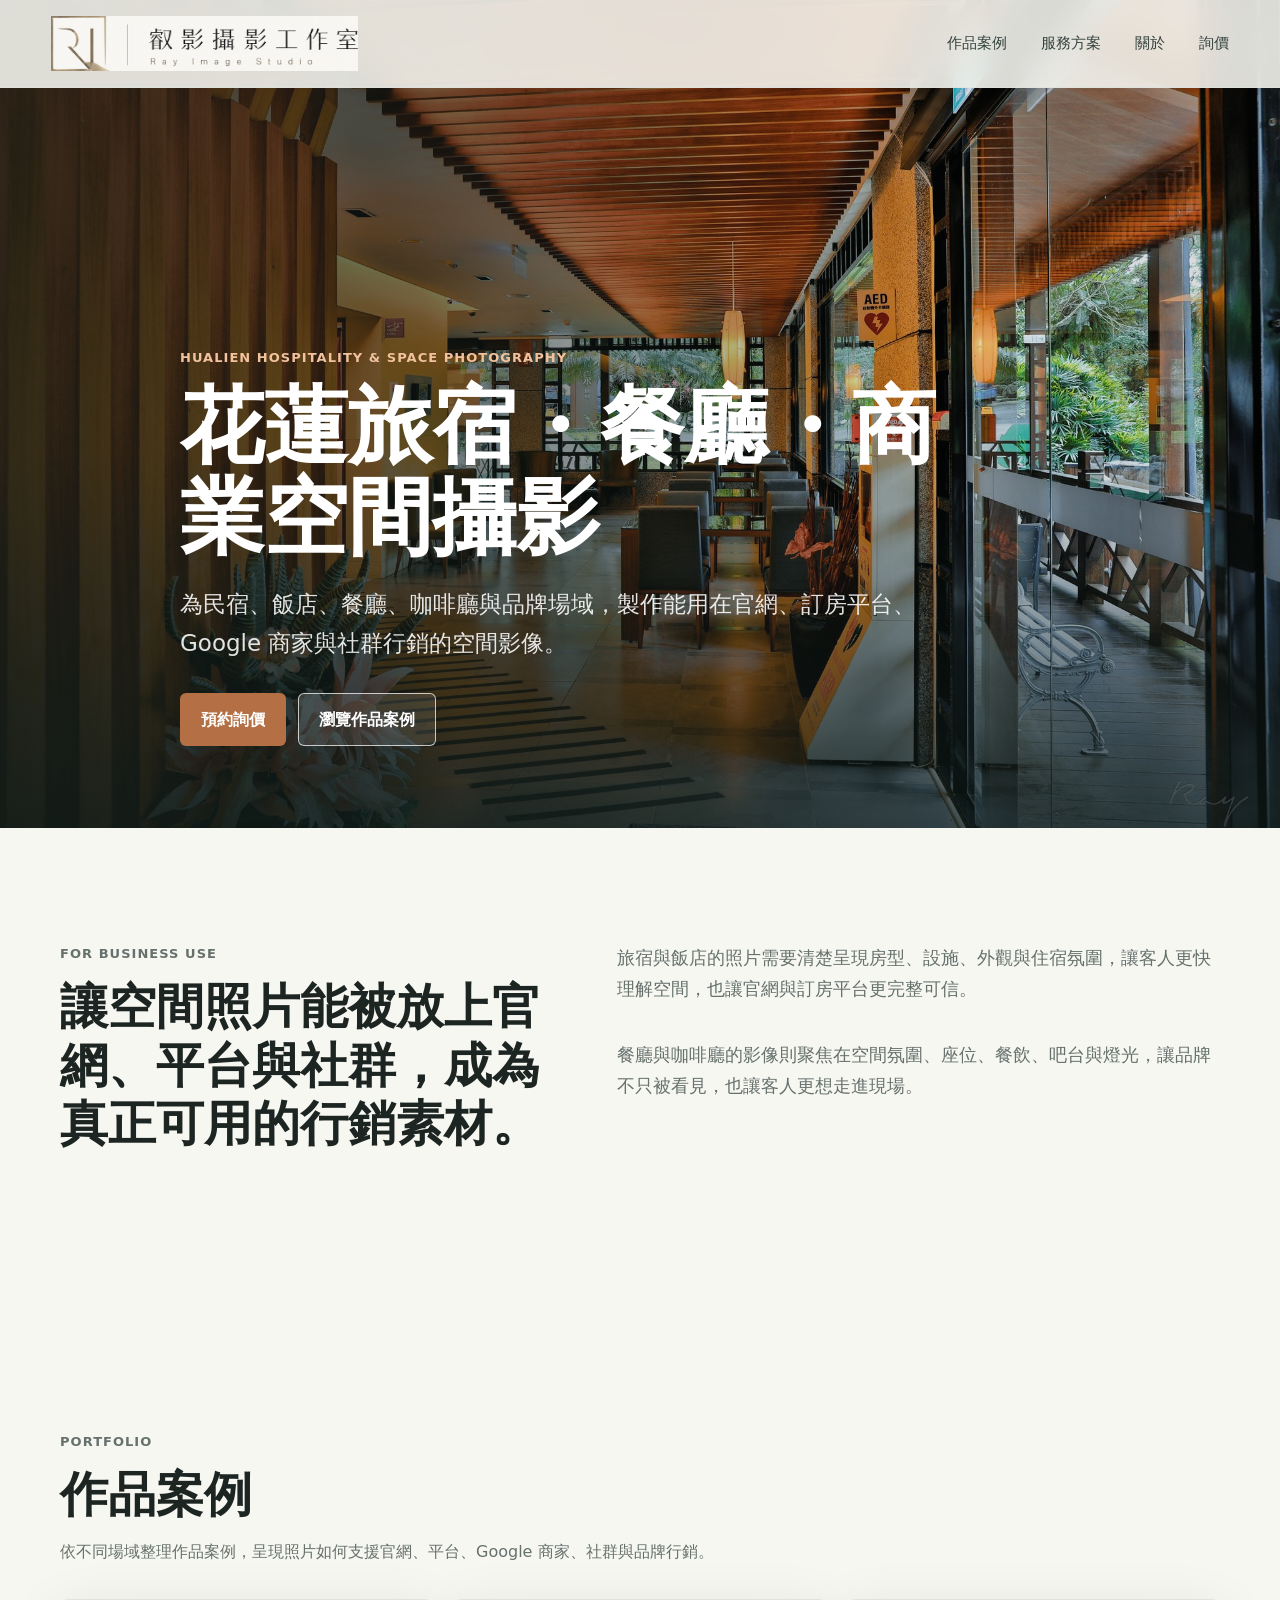
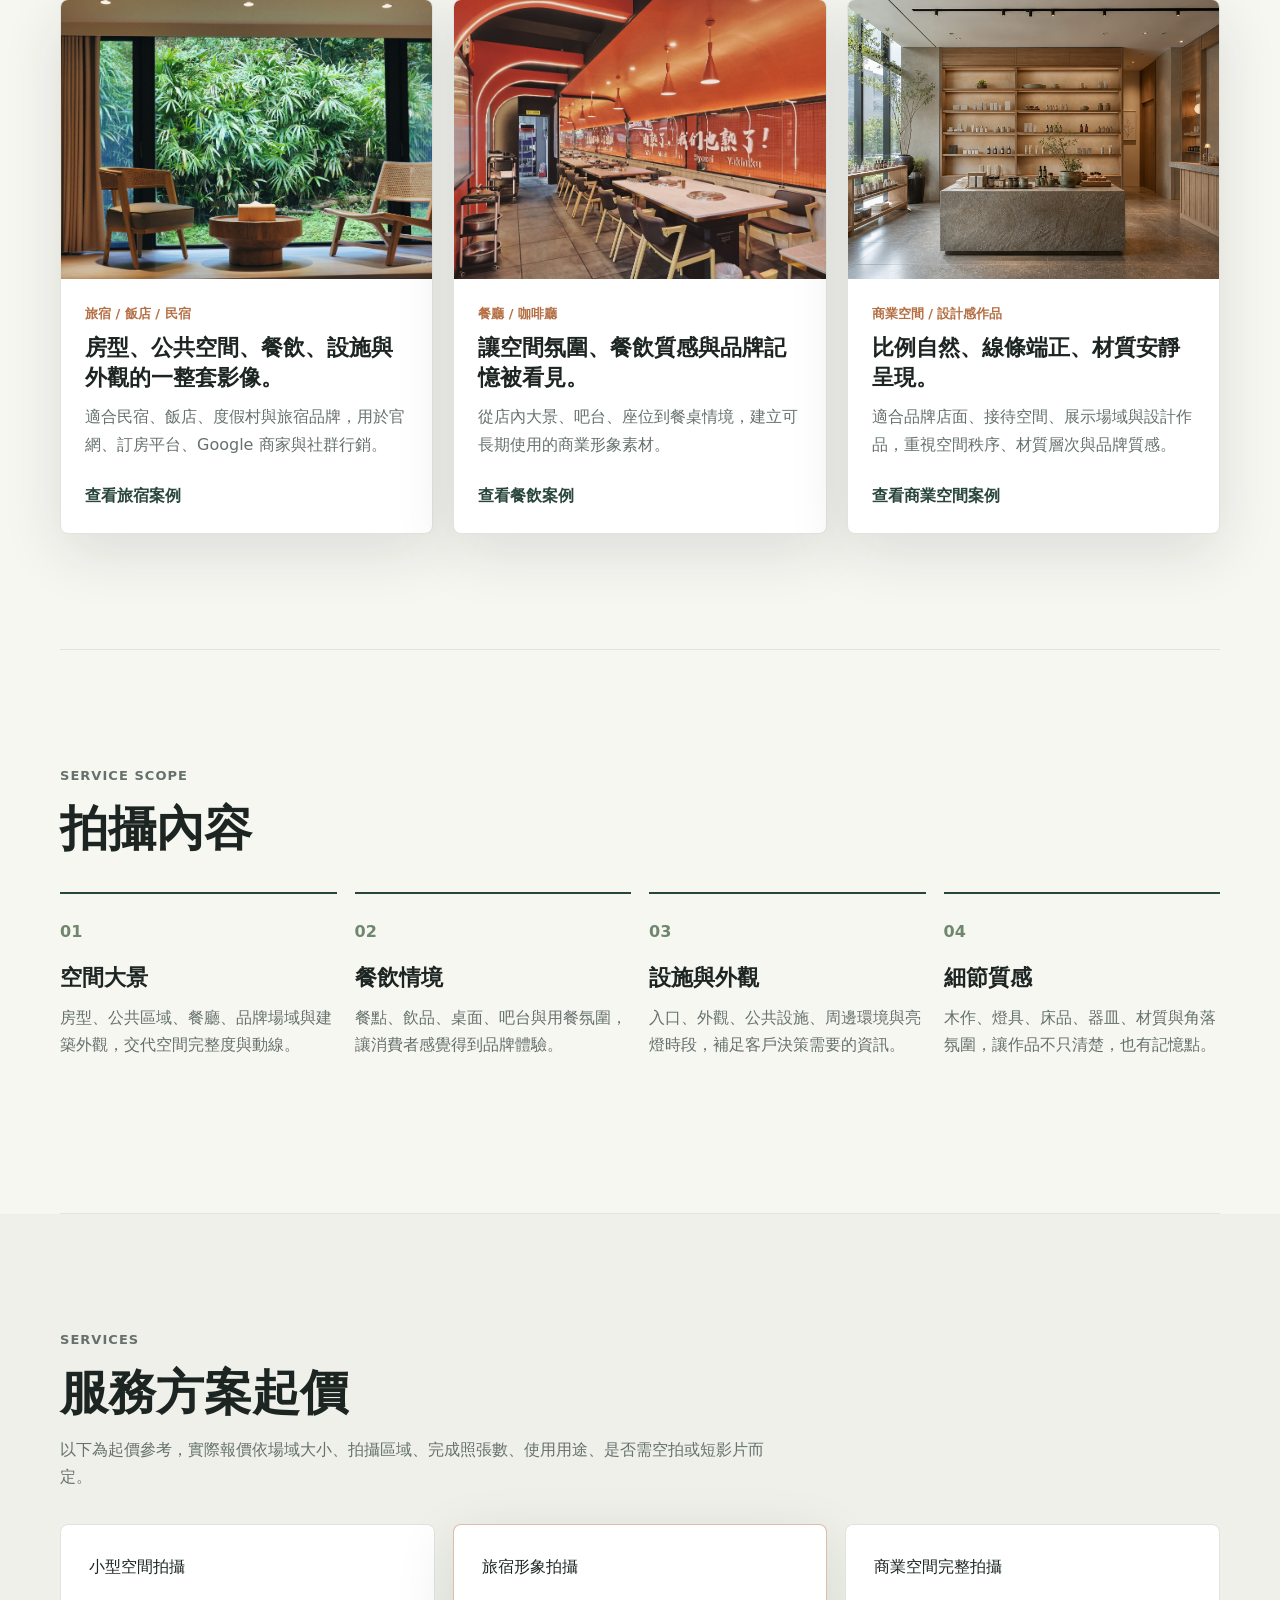
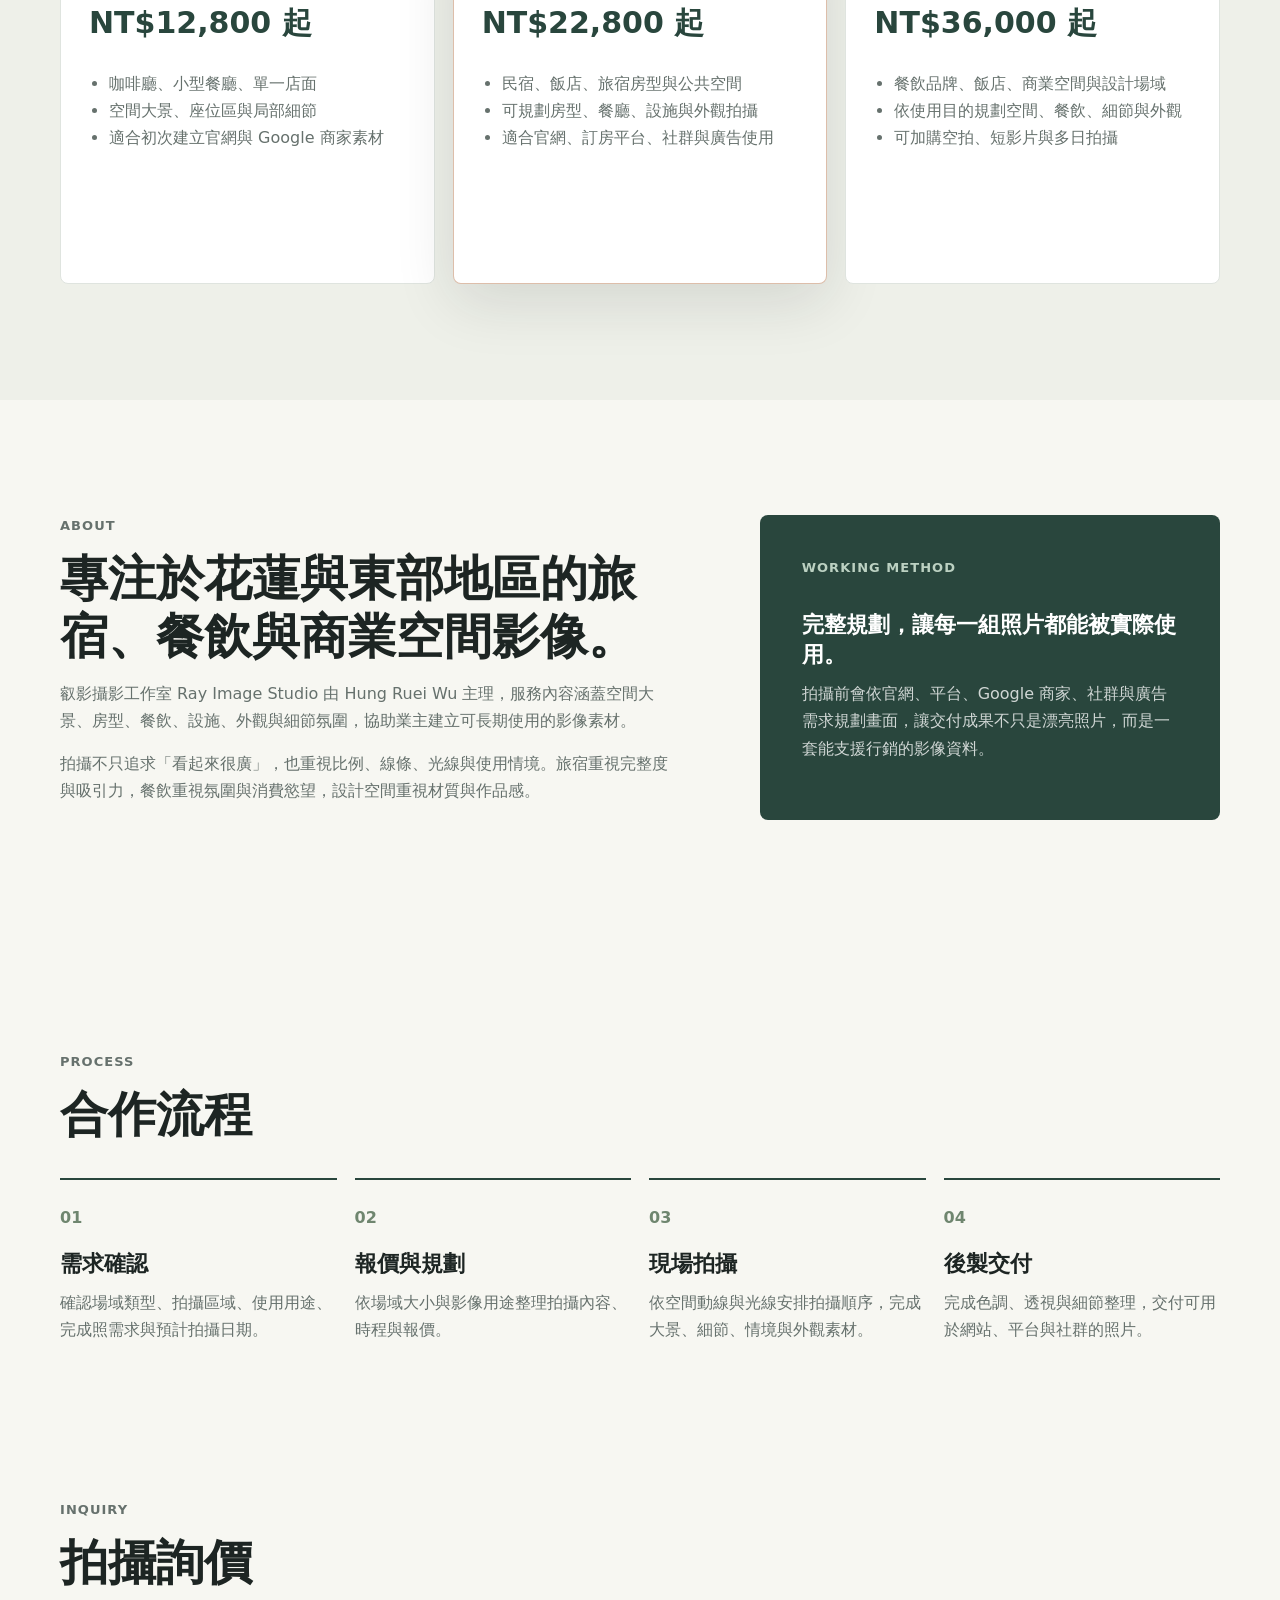
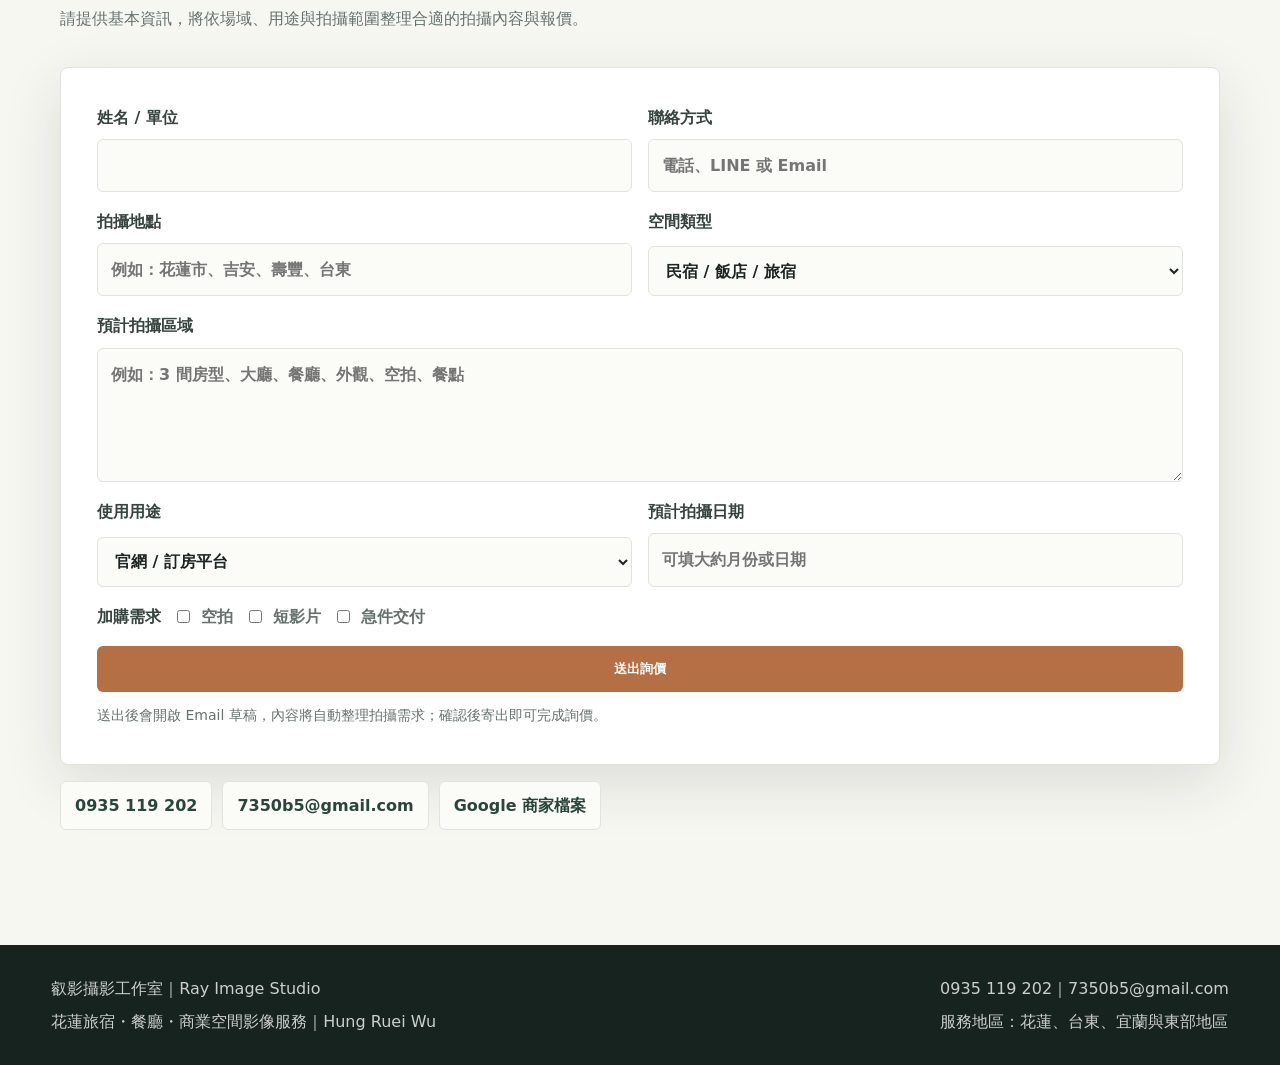
==== index.html @ a297e2ab "Replace logo with RI architectural brand" ====
<!doctype html>
<html lang="zh-Hant">
  <head>
    <meta charset="utf-8">
    <meta name="viewport" content="width=device-width, initial-scale=1">
    <title>花蓮旅宿・餐廳・商業空間攝影｜叡影攝影工作室 Ray Image Studio</title>
    <meta
      name="description"
      content="叡影攝影工作室 Ray Image Studio，提供花蓮與東部旅宿、飯店、餐廳、咖啡廳與商業空間攝影服務。"
    >
    <meta http-equiv="Cache-Control" content="no-store, no-cache, must-revalidate, max-age=0">
    <meta http-equiv="Pragma" content="no-cache">
    <meta http-equiv="Expires" content="0">
    <link rel="stylesheet" href="styles.css?v=20260615-final">
    <link rel="icon" href="assets/brand/ray-image-studio-mark.png" type="image/png">
    <script type="application/ld+json">
      {
        "@context": "https://schema.org",
        "@type": "ProfessionalService",
        "name": "叡影攝影工作室",
        "alternateName": "Ray Image Studio",
        "url": "https://7350b5-netizen.github.io/",
        "telephone": "+886-935-119-202",
        "email": "mailto:7350b5@gmail.com",
        "address": {
          "@type": "PostalAddress",
          "streetAddress": "民立里中興路43巷3號10樓之2",
          "addressLocality": "花蓮市",
          "addressRegion": "花蓮縣",
          "postalCode": "970",
          "addressCountry": "TW"
        },
        "areaServed": ["花蓮", "台東", "宜蘭", "東部地區"],
        "serviceType": ["旅宿攝影", "飯店攝影", "民宿攝影", "餐廳攝影", "商業空間攝影"],
        "description": "叡影攝影工作室提供花蓮與東部地區旅宿、飯店、民宿、餐廳、咖啡廳與商業空間攝影服務。"
      }
    </script>
  </head>
  <body>
    <header class="site-header">
      <a class="brand" href="#top" aria-label="回到首頁">
        <img class="brand-logo" src="assets/brand/ray-image-studio-wordmark.png" alt="叡影攝影工作室 Ray Image Studio">
      </a>
      <nav class="site-nav" aria-label="主要導覽">
        <a href="#portfolio">作品案例</a>
        <a href="#services">服務方案</a>
        <a href="#about">關於</a>
        <a href="#inquiry">詢價</a>
      </nav>
    </header>

    <main id="top">
      <section class="hero" aria-label="首頁主視覺">
        <img src="assets/works/butterfly-valley/02.jpg" alt="花蓮富源蝴蝶谷旅宿公共空間">
        <div class="hero-shade"></div>
        <div class="hero-content">
          <p class="eyebrow">Hualien Hospitality & Space Photography</p>
          <h1>花蓮旅宿・餐廳・商業空間攝影</h1>
          <p class="hero-copy">
            為民宿、飯店、餐廳、咖啡廳與品牌場域，製作能用在官網、訂房平台、Google 商家與社群行銷的空間影像。
          </p>
          <div class="hero-actions">
            <a class="button primary" href="#inquiry">預約詢價</a>
            <a class="button ghost" href="#portfolio">瀏覽作品案例</a>
          </div>
        </div>
      </section>

      <section class="positioning section">
        <div class="section-intro">
          <p class="eyebrow">For Business Use</p>
          <h2>讓空間照片能被放上官網、平台與社群，成為真正可用的行銷素材。</h2>
        </div>
        <div class="split-copy">
          <p>
            旅宿與飯店的照片需要清楚呈現房型、設施、外觀與住宿氛圍，讓客人更快理解空間，也讓官網與訂房平台更完整可信。
          </p>
          <p>
            餐廳與咖啡廳的影像則聚焦在空間氛圍、座位、餐飲、吧台與燈光，讓品牌不只被看見，也讓客人更想走進現場。
          </p>
        </div>
      </section>

      <section id="portfolio" class="section">
        <div class="section-intro">
          <p class="eyebrow">Portfolio</p>
          <h2>作品案例</h2>
          <p>依不同場域整理作品案例，呈現照片如何支援官網、平台、Google 商家、社群與品牌行銷。</p>
        </div>

        <div class="portfolio-grid">
          <a class="portfolio-card featured" href="hospitality.html">
            <img src="assets/works/butterfly-valley/05.jpg" alt="花蓮富源蝴蝶谷窗邊公共空間">
            <div>
              <p class="card-kicker">旅宿 / 飯店 / 民宿</p>
              <h3>房型、公共空間、餐飲、設施與外觀的一整套影像。</h3>
              <p>適合民宿、飯店、度假村與旅宿品牌，用於官網、訂房平台、Google 商家與社群行銷。</p>
              <span class="text-link">查看旅宿案例</span>
            </div>
          </a>

          <a class="portfolio-card" href="restaurant-cafe.html">
            <img src="assets/works/bbq/02.jpg" alt="燒肉餐廳店內空間">
            <div>
              <p class="card-kicker">餐廳 / 咖啡廳</p>
              <h3>讓空間氛圍、餐飲質感與品牌記憶被看見。</h3>
              <p>從店內大景、吧台、座位到餐桌情境，建立可長期使用的商業形象素材。</p>
              <span class="text-link">查看餐飲案例</span>
            </div>
          </a>

          <a class="portfolio-card" href="commercial-space.html">
            <img src="assets/commercial/design-direction-1.png" alt="商業空間設計感攝影作品">
            <div>
              <p class="card-kicker">商業空間 / 設計感作品</p>
              <h3>比例自然、線條端正、材質安靜呈現。</h3>
              <p>適合品牌店面、接待空間、展示場域與設計作品，重視空間秩序、材質層次與品牌質感。</p>
              <span class="text-link">查看商業空間案例</span>
            </div>
          </a>
        </div>
      </section>

      <section class="section categories">
        <div class="section-intro">
          <p class="eyebrow">Service Scope</p>
          <h2>拍攝內容</h2>
        </div>
        <div class="category-list">
          <div>
            <span>01</span>
            <h3>空間大景</h3>
            <p>房型、公共區域、餐廳、品牌場域與建築外觀，交代空間完整度與動線。</p>
          </div>
          <div>
            <span>02</span>
            <h3>餐飲情境</h3>
            <p>餐點、飲品、桌面、吧台與用餐氛圍，讓消費者感覺得到品牌體驗。</p>
          </div>
          <div>
            <span>03</span>
            <h3>設施與外觀</h3>
            <p>入口、外觀、公共設施、周邊環境與亮燈時段，補足客戶決策需要的資訊。</p>
          </div>
          <div>
            <span>04</span>
            <h3>細節質感</h3>
            <p>木作、燈具、床品、器皿、材質與角落氛圍，讓作品不只清楚，也有記憶點。</p>
          </div>
        </div>
      </section>

      <section id="services" class="section services">
        <div class="section-intro">
          <p class="eyebrow">Services</p>
          <h2>服務方案起價</h2>
          <p>以下為起價參考，實際報價依場域大小、拍攝區域、完成照張數、使用用途、是否需空拍或短影片而定。</p>
        </div>
        <div class="price-grid">
          <article>
            <p>小型空間拍攝</p>
            <h3>NT$12,800 起</h3>
            <ul>
              <li>咖啡廳、小型餐廳、單一店面</li>
              <li>空間大景、座位區與局部細節</li>
              <li>適合初次建立官網與 Google 商家素材</li>
            </ul>
          </article>
          <article class="highlight">
            <p>旅宿形象拍攝</p>
            <h3>NT$22,800 起</h3>
            <ul>
              <li>民宿、飯店、旅宿房型與公共空間</li>
              <li>可規劃房型、餐廳、設施與外觀拍攝</li>
              <li>適合官網、訂房平台、社群與廣告使用</li>
            </ul>
          </article>
          <article>
            <p>商業空間完整拍攝</p>
            <h3>NT$36,000 起</h3>
            <ul>
              <li>餐飲品牌、飯店、商業空間與設計場域</li>
              <li>依使用目的規劃空間、餐飲、細節與外觀</li>
              <li>可加購空拍、短影片與多日拍攝</li>
            </ul>
          </article>
        </div>
      </section>

      <section id="about" class="about section">
        <div class="about-copy">
          <p class="eyebrow">About</p>
          <h2>專注於花蓮與東部地區的旅宿、餐飲與商業空間影像。</h2>
          <p>
            叡影攝影工作室 Ray Image Studio 由 Hung Ruei Wu 主理，服務內容涵蓋空間大景、房型、餐飲、設施、外觀與細節氛圍，協助業主建立可長期使用的影像素材。
          </p>
          <p>
            拍攝不只追求「看起來很廣」，也重視比例、線條、光線與使用情境。旅宿重視完整度與吸引力，餐飲重視氛圍與消費慾望，設計空間重視材質與作品感。
          </p>
        </div>
        <div class="tool-note" aria-label="工作方法">
          <span>Working Method</span>
          <h3>完整規劃，讓每一組照片都能被實際使用。</h3>
          <p>
            拍攝前會依官網、平台、Google 商家、社群與廣告需求規劃畫面，讓交付成果不只是漂亮照片，而是一套能支援行銷的影像資料。
          </p>
        </div>
      </section>

      <section class="section process">
        <div class="section-intro">
          <p class="eyebrow">Process</p>
          <h2>合作流程</h2>
        </div>
        <div class="category-list">
          <div>
            <span>01</span>
            <h3>需求確認</h3>
            <p>確認場域類型、拍攝區域、使用用途、完成照需求與預計拍攝日期。</p>
          </div>
          <div>
            <span>02</span>
            <h3>報價與規劃</h3>
            <p>依場域大小與影像用途整理拍攝內容、時程與報價。</p>
          </div>
          <div>
            <span>03</span>
            <h3>現場拍攝</h3>
            <p>依空間動線與光線安排拍攝順序，完成大景、細節、情境與外觀素材。</p>
          </div>
          <div>
            <span>04</span>
            <h3>後製交付</h3>
            <p>完成色調、透視與細節整理，交付可用於網站、平台與社群的照片。</p>
          </div>
        </div>
      </section>

      <section id="inquiry" class="section inquiry">
        <div class="section-intro">
          <p class="eyebrow">Inquiry</p>
          <h2>拍攝詢價</h2>
          <p>請提供基本資訊，將依場域、用途與拍攝範圍整理合適的拍攝內容與報價。</p>
        </div>

        <form class="inquiry-form" id="inquiry-form" action="mailto:7350b5@gmail.com" method="post" enctype="text/plain">
          <label>
            姓名 / 單位
            <input type="text" name="name" autocomplete="name" required>
          </label>
          <label>
            聯絡方式
            <input type="text" name="contact" placeholder="電話、LINE 或 Email" autocomplete="email" required>
          </label>
          <label>
            拍攝地點
            <input type="text" name="location" placeholder="例如：花蓮市、吉安、壽豐、台東" required>
          </label>
          <label>
            空間類型
            <select name="space-type">
              <option>民宿 / 飯店 / 旅宿</option>
              <option>餐廳 / 咖啡廳</option>
              <option>商業空間</option>
              <option>設計案 / 建築空間</option>
              <option>其他</option>
            </select>
          </label>
          <label class="wide">
            預計拍攝區域
            <textarea name="areas" rows="4" placeholder="例如：3 間房型、大廳、餐廳、外觀、空拍、餐點" required></textarea>
          </label>
          <label>
            使用用途
            <select name="usage">
              <option>官網 / 訂房平台</option>
              <option>Google 商家 / 社群</option>
              <option>品牌官網 / 廣告</option>
              <option>設計作品集</option>
              <option>多種用途</option>
            </select>
          </label>
          <label>
            預計拍攝日期
            <input type="text" name="date" placeholder="可填大約月份或日期">
          </label>
          <label class="checks wide">
            加購需求
            <span><input type="checkbox" name="aerial"> 空拍</span>
            <span><input type="checkbox" name="video"> 短影片</span>
            <span><input type="checkbox" name="rush"> 急件交付</span>
          </label>
          <button class="button primary wide" type="submit">送出詢價</button>
          <p class="form-note wide">送出後會開啟 Email 草稿，內容將自動整理拍攝需求；確認後寄出即可完成詢價。</p>
        </form>
        <div class="contact-strip" aria-label="聯絡資訊">
          <a href="tel:+886935119202">0935 119 202</a>
          <a href="mailto:7350b5@gmail.com">7350b5@gmail.com</a>
          <a href="https://www.google.com/maps/search/?api=1&query=%E5%8F%A1%E5%BD%B1%E6%94%9D%E5%BD%B1%E5%B7%A5%E4%BD%9C%E5%AE%A4" target="_blank" rel="noopener">Google 商家檔案</a>
        </div>
      </section>
    </main>

    <footer class="site-footer">
      <div>
        <p>叡影攝影工作室｜Ray Image Studio</p>
        <p>花蓮旅宿・餐廳・商業空間影像服務｜Hung Ruei Wu</p>
      </div>
      <div>
        <p><a href="tel:+886935119202">0935 119 202</a>｜<a href="mailto:7350b5@gmail.com">7350b5@gmail.com</a></p>
        <p>服務地區：花蓮、台東、宜蘭與東部地區</p>
      </div>
    </footer>
    <script>
      const inquiryForm = document.querySelector("#inquiry-form");
      if (inquiryForm) {
        inquiryForm.addEventListener("submit", (event) => {
          event.preventDefault();
          if (!inquiryForm.reportValidity()) return;

          const data = new FormData(inquiryForm);
          const addOns = ["aerial", "video", "rush"]
            .filter((key) => data.get(key))
            .map((key) => ({ aerial: "空拍", video: "短影片", rush: "急件交付" })[key]);

          const body = [
            "您好，我想詢問空間攝影服務：",
            "",
            `姓名 / 單位：${data.get("name") || ""}`,
            `聯絡方式：${data.get("contact") || ""}`,
            `拍攝地點：${data.get("location") || ""}`,
            `空間類型：${data.get("space-type") || ""}`,
            `預計拍攝區域：${data.get("areas") || ""}`,
            `使用用途：${data.get("usage") || ""}`,
            `預計拍攝日期：${data.get("date") || ""}`,
            `加購需求：${addOns.length ? addOns.join("、") : "無"}`,
            "",
            "謝謝。"
          ].join("\n");

          const subject = encodeURIComponent("空間攝影拍攝詢價");
          window.location.href = `mailto:7350b5@gmail.com?subject=${subject}&body=${encodeURIComponent(body)}`;
        });
      }
    </script>
  </body>
</html>
---- styles.css ----
:root {
  color-scheme: light;
  --ink: #1d2523;
  --muted: #66716d;
  --line: #dfe4df;
  --paper: #f7f7f2;
  --panel: #ffffff;
  --forest: #29463d;
  --moss: #6f866f;
  --clay: #b46f44;
  --stone: #d7d1c4;
  --shadow: 0 18px 60px rgba(23, 35, 31, 0.12);
}

* {
  box-sizing: border-box;
}

html {
  scroll-behavior: smooth;
}

section,
[id] {
  scroll-margin-top: 92px;
}

body {
  margin: 0;
  background: var(--paper);
  color: var(--ink);
  font-family: "Noto Sans TC", "Microsoft JhengHei", system-ui, -apple-system, sans-serif;
  line-height: 1.7;
}

img {
  display: block;
  max-width: 100%;
}

a {
  color: inherit;
  text-decoration: none;
}

a:focus-visible,
button:focus-visible,
input:focus-visible,
select:focus-visible,
textarea:focus-visible {
  outline: 3px solid rgba(180, 111, 68, 0.42);
  outline-offset: 3px;
}

.site-header {
  position: fixed;
  inset: 0 0 auto 0;
  z-index: 20;
  display: flex;
  align-items: center;
  justify-content: space-between;
  gap: 24px;
  padding: 16px clamp(18px, 4vw, 56px);
  background: rgba(247, 247, 242, 0.88);
  border-bottom: 1px solid rgba(223, 228, 223, 0.8);
  backdrop-filter: blur(14px);
}

.brand,
.site-nav {
  display: flex;
  align-items: center;
}

.brand {
  gap: 10px;
  font-weight: 700;
  letter-spacing: 0;
}

.brand-logo {
  width: clamp(220px, 24vw, 320px);
  height: auto;
}

.site-nav {
  gap: clamp(14px, 2.8vw, 34px);
  color: #35433f;
  font-size: 15px;
}

.hero {
  position: relative;
  min-height: 92vh;
  display: grid;
  align-items: end;
  overflow: hidden;
  isolation: isolate;
}

.hero img,
.hero-shade {
  position: absolute;
  inset: 0;
  width: 100%;
  height: 100%;
}

.hero img {
  object-fit: cover;
  z-index: -2;
}

.hero-shade {
  z-index: -1;
  background:
    linear-gradient(90deg, rgba(15, 27, 24, 0.82) 0%, rgba(15, 27, 24, 0.54) 38%, rgba(15, 27, 24, 0.12) 75%),
    linear-gradient(0deg, rgba(15, 27, 24, 0.72) 0%, rgba(15, 27, 24, 0) 45%);
}

.hero-content {
  width: min(920px, calc(100% - 36px));
  margin: 0 auto;
  padding: 150px 0 82px;
  color: #fff;
}

.eyebrow {
  margin: 0 0 12px;
  color: var(--clay);
  font-size: 13px;
  font-weight: 800;
  letter-spacing: 0.08em;
  text-transform: uppercase;
}

.hero .eyebrow {
  color: #f2c19e;
}

h1,
h2,
h3,
p {
  margin-top: 0;
}

h1 {
  max-width: 820px;
  margin-bottom: 22px;
  font-size: clamp(40px, 7.4vw, 84px);
  line-height: 1.08;
  letter-spacing: 0;
}

.hero-copy {
  max-width: 760px;
  margin-bottom: 30px;
  color: rgba(255, 255, 255, 0.88);
  font-size: clamp(17px, 2.4vw, 23px);
}

.hero-actions,
.checks {
  display: flex;
  flex-wrap: wrap;
  gap: 12px;
}

.button {
  display: inline-flex;
  align-items: center;
  justify-content: center;
  min-height: 46px;
  padding: 12px 20px;
  border: 1px solid transparent;
  border-radius: 6px;
  font-weight: 800;
  cursor: pointer;
}

.button.primary {
  background: var(--clay);
  color: #fff;
}

.button.ghost {
  border-color: rgba(255, 255, 255, 0.72);
  color: #fff;
  background: rgba(255, 255, 255, 0.1);
}

.section {
  width: min(1160px, calc(100% - 36px));
  margin: 0 auto;
  padding: clamp(68px, 9vw, 118px) 0;
}

.section-intro {
  max-width: 720px;
  margin-bottom: 34px;
}

.section-intro h2,
.about-copy h2 {
  margin-bottom: 14px;
  font-size: clamp(28px, 4.8vw, 48px);
  line-height: 1.22;
  letter-spacing: 0;
}

.section-intro p,
.split-copy,
.about-copy p,
.tool-note p,
.portfolio-card p,
.category-list p,
.price-grid li {
  color: var(--muted);
}

.positioning {
  display: grid;
  grid-template-columns: minmax(0, 0.9fr) minmax(0, 1.1fr);
  gap: clamp(24px, 5vw, 72px);
  align-items: start;
}

.split-copy {
  display: grid;
  gap: 18px;
  font-size: 18px;
}

.portfolio-grid {
  display: grid;
  grid-template-columns: repeat(3, minmax(0, 1fr));
  gap: 20px;
}

.portfolio-card {
  display: block;
  overflow: hidden;
  background: var(--panel);
  border: 1px solid var(--line);
  border-radius: 8px;
  box-shadow: var(--shadow);
  transition: transform 180ms ease, box-shadow 180ms ease;
}

.portfolio-card:hover {
  transform: translateY(-3px);
  box-shadow: 0 22px 70px rgba(23, 35, 31, 0.16);
}

.portfolio-card.featured {
  grid-row: auto;
}

.portfolio-card img {
  width: 100%;
  aspect-ratio: 4 / 3;
  object-fit: cover;
}

.portfolio-card div {
  padding: 24px;
}

.card-kicker {
  margin-bottom: 8px;
  color: var(--clay) !important;
  font-size: 13px;
  font-weight: 800;
}

.portfolio-card h3,
.category-list h3,
.tool-note h3 {
  margin-bottom: 10px;
  font-size: 22px;
  line-height: 1.38;
}

.text-link {
  display: inline-flex;
  margin-top: 8px;
  color: var(--forest);
  font-weight: 900;
}

.categories {
  border-top: 1px solid var(--line);
  border-bottom: 1px solid var(--line);
}

.category-list {
  display: grid;
  grid-template-columns: repeat(4, minmax(0, 1fr));
  gap: 18px;
}

.category-list div {
  padding: 24px 0;
  border-top: 2px solid var(--forest);
}

.category-list span {
  display: block;
  margin-bottom: 18px;
  color: var(--moss);
  font-weight: 800;
}

.services {
  width: 100%;
  padding-inline: max(18px, calc((100vw - 1160px) / 2));
  background: #eef0e9;
}

.price-grid {
  display: grid;
  grid-template-columns: repeat(3, minmax(0, 1fr));
  gap: 18px;
}

.price-grid article {
  min-height: 360px;
  padding: 28px;
  background: var(--panel);
  border: 1px solid var(--line);
  border-radius: 8px;
}

.price-grid article.highlight {
  border-color: rgba(180, 111, 68, 0.45);
  box-shadow: var(--shadow);
}

.price-grid h3 {
  margin-bottom: 22px;
  color: var(--forest);
  font-size: 30px;
}

.price-grid ul {
  margin: 0;
  padding-left: 20px;
}

.about {
  display: grid;
  grid-template-columns: minmax(0, 1.15fr) minmax(300px, 0.85fr);
  gap: clamp(24px, 6vw, 78px);
  align-items: center;
}

.tool-note {
  padding: clamp(28px, 4vw, 42px);
  color: #fff;
  background: var(--forest);
  border-radius: 8px;
}

.tool-note span {
  display: block;
  margin-bottom: 30px;
  color: #bcd1c2;
  font-size: 13px;
  font-weight: 800;
  letter-spacing: 0.08em;
  text-transform: uppercase;
}

.tool-note p {
  color: rgba(255, 255, 255, 0.78);
}

.inquiry {
  padding-top: 0;
}

.inquiry-form {
  display: grid;
  grid-template-columns: repeat(2, minmax(0, 1fr));
  gap: 16px;
  padding: clamp(22px, 4vw, 36px);
  background: var(--panel);
  border: 1px solid var(--line);
  border-radius: 8px;
  box-shadow: var(--shadow);
}

label {
  display: grid;
  gap: 8px;
  color: #36433f;
  font-weight: 800;
}

input,
select,
textarea {
  width: 100%;
  border: 1px solid var(--line);
  border-radius: 6px;
  padding: 12px 13px;
  color: var(--ink);
  background: #fbfbf8;
  font: inherit;
}

input:invalid,
textarea:invalid {
  box-shadow: none;
}

textarea {
  resize: vertical;
}

.wide {
  grid-column: 1 / -1;
}

.checks span {
  display: inline-flex;
  align-items: center;
  gap: 8px;
  color: var(--muted);
  font-weight: 600;
}

.checks input {
  width: auto;
}

.form-note {
  margin: -4px 0 0;
  color: var(--muted);
  font-size: 14px;
  font-weight: 500;
}

.contact-strip {
  display: flex;
  flex-wrap: wrap;
  gap: 10px;
  margin-top: 16px;
}

.contact-strip a {
  display: inline-flex;
  align-items: center;
  min-height: 42px;
  padding: 10px 14px;
  color: var(--forest);
  background: #fbfbf8;
  border: 1px solid var(--line);
  border-radius: 6px;
  font-weight: 800;
}

.site-footer {
  display: flex;
  justify-content: space-between;
  gap: 16px;
  padding: 30px clamp(18px, 4vw, 56px);
  color: rgba(255, 255, 255, 0.78);
  background: #17231f;
}

.site-footer p {
  margin: 0;
}

.site-footer div {
  display: grid;
  gap: 6px;
}

.subhero {
  min-height: 560px;
  display: grid;
  align-items: end;
  padding: 150px max(18px, calc((100vw - 1160px) / 2)) 70px;
  color: #fff;
  background:
    linear-gradient(90deg, rgba(23, 35, 31, 0.92), rgba(23, 35, 31, 0.58), rgba(23, 35, 31, 0.1)),
    url("assets/commercial/design-direction-1.png") center / cover;
}

.restaurant-hero {
  background:
    linear-gradient(90deg, rgba(23, 35, 31, 0.92), rgba(23, 35, 31, 0.58), rgba(23, 35, 31, 0.1)),
    url("assets/works/bbq/02.jpg") center / cover;
}

.hospitality-hero {
  background:
    linear-gradient(90deg, rgba(23, 35, 31, 0.92), rgba(23, 35, 31, 0.58), rgba(23, 35, 31, 0.1)),
    url("assets/works/butterfly-valley/15.jpg") center / cover;
}

.selected-work {
  border-bottom: 1px solid var(--line);
}

.case-feature {
  display: grid;
  grid-template-columns: minmax(260px, 0.68fr) minmax(0, 1.32fr);
  gap: clamp(22px, 4vw, 44px);
  align-items: center;
  margin-bottom: 26px;
  padding: clamp(22px, 4vw, 34px);
  background: var(--panel);
  border: 1px solid var(--line);
  border-radius: 8px;
  box-shadow: var(--shadow);
}

.case-copy h3 {
  margin-bottom: 12px;
  font-size: clamp(28px, 4vw, 44px);
  line-height: 1.18;
}

.case-copy p:not(.card-kicker),
.case-card p {
  color: var(--muted);
}

.case-grid {
  display: grid;
  grid-template-columns: repeat(4, minmax(0, 1fr));
  gap: 18px;
}

.case-grid.two {
  grid-template-columns: repeat(2, minmax(0, 1fr));
}

.case-card {
  padding: 18px;
  background: var(--panel);
  border: 1px solid var(--line);
  border-radius: 8px;
}

.case-card h3 {
  margin: 16px 0 8px;
  font-size: 20px;
  line-height: 1.35;
}

.case-gallery {
  display: grid;
  grid-template-columns: repeat(3, minmax(0, 1fr));
  gap: 8px;
}

.case-gallery.large {
  grid-template-columns: repeat(3, minmax(0, 1fr));
}

.case-gallery img {
  width: 100%;
  aspect-ratio: 4 / 3;
  object-fit: cover;
  border-radius: 6px;
}

.subhero div {
  max-width: 820px;
}

.subhero h1 {
  margin-bottom: 18px;
}

.subhero p:not(.eyebrow) {
  max-width: 760px;
  color: rgba(255, 255, 255, 0.86);
  font-size: clamp(17px, 2.4vw, 22px);
}

.compact {
  padding-top: clamp(48px, 7vw, 82px);
  padding-bottom: clamp(48px, 7vw, 82px);
}

.notice {
  display: grid;
  grid-template-columns: minmax(0, 0.9fr) minmax(0, 1.2fr);
  gap: clamp(20px, 5vw, 72px);
  border-bottom: 1px solid var(--line);
}

.notice h2 {
  margin-bottom: 0;
  font-size: clamp(26px, 4vw, 42px);
  line-height: 1.25;
}

.notice p:last-child {
  color: var(--muted);
  font-size: 18px;
}

.gallery-section {
  width: min(1240px, calc(100% - 36px));
}

.gallery-grid {
  display: grid;
  grid-template-columns: repeat(3, minmax(0, 1fr));
  gap: 18px;
}

.gallery-grid figure {
  margin: 0;
  overflow: hidden;
  background: var(--panel);
  border: 1px solid var(--line);
  border-radius: 8px;
}

.gallery-grid img {
  width: 100%;
  aspect-ratio: 4 / 3;
  object-fit: cover;
}

.gallery-grid img.contain-shot {
  object-fit: contain;
  background: #17231f;
}

.gallery-grid figcaption {
  display: grid;
  gap: 4px;
  padding: 16px 18px 18px;
}

.gallery-grid strong {
  font-size: 18px;
}

.gallery-grid span {
  color: var(--muted);
  font-size: 14px;
}

.next-shoot {
  padding-top: 8px;
}

@media (max-width: 880px) {
  .site-header {
    position: sticky;
    flex-direction: column;
    align-items: flex-start;
  }

  .site-nav {
    width: 100%;
    justify-content: space-between;
    gap: 10px;
    font-size: 14px;
  }

  .hero {
    min-height: 820px;
  }

  .positioning,
  .about,
  .notice,
  .case-feature,
  .portfolio-grid,
  .price-grid,
  .inquiry-form,
  .gallery-grid {
    grid-template-columns: 1fr;
  }

  .case-grid,
  .case-grid.two {
    grid-template-columns: 1fr;
  }

  .portfolio-card.featured {
    grid-row: auto;
  }

  .category-list {
    grid-template-columns: repeat(2, minmax(0, 1fr));
  }
}

@media (max-width: 1080px) and (min-width: 881px) {
  .portfolio-grid {
    grid-template-columns: repeat(2, minmax(0, 1fr));
  }
}

@media (max-width: 560px) {
  .brand-logo {
    width: min(250px, 78vw);
  }

  .site-nav {
    flex-wrap: wrap;
    justify-content: flex-start;
  }

  h1 {
    font-size: 39px;
  }

  .hero {
    min-height: 760px;
  }

  .subhero {
    min-height: 660px;
    padding-top: 90px;
  }

  .hero-content {
    padding-top: 80px;
  }

  .category-list {
    grid-template-columns: 1fr;
  }

  .site-footer {
    flex-direction: column;
  }
}
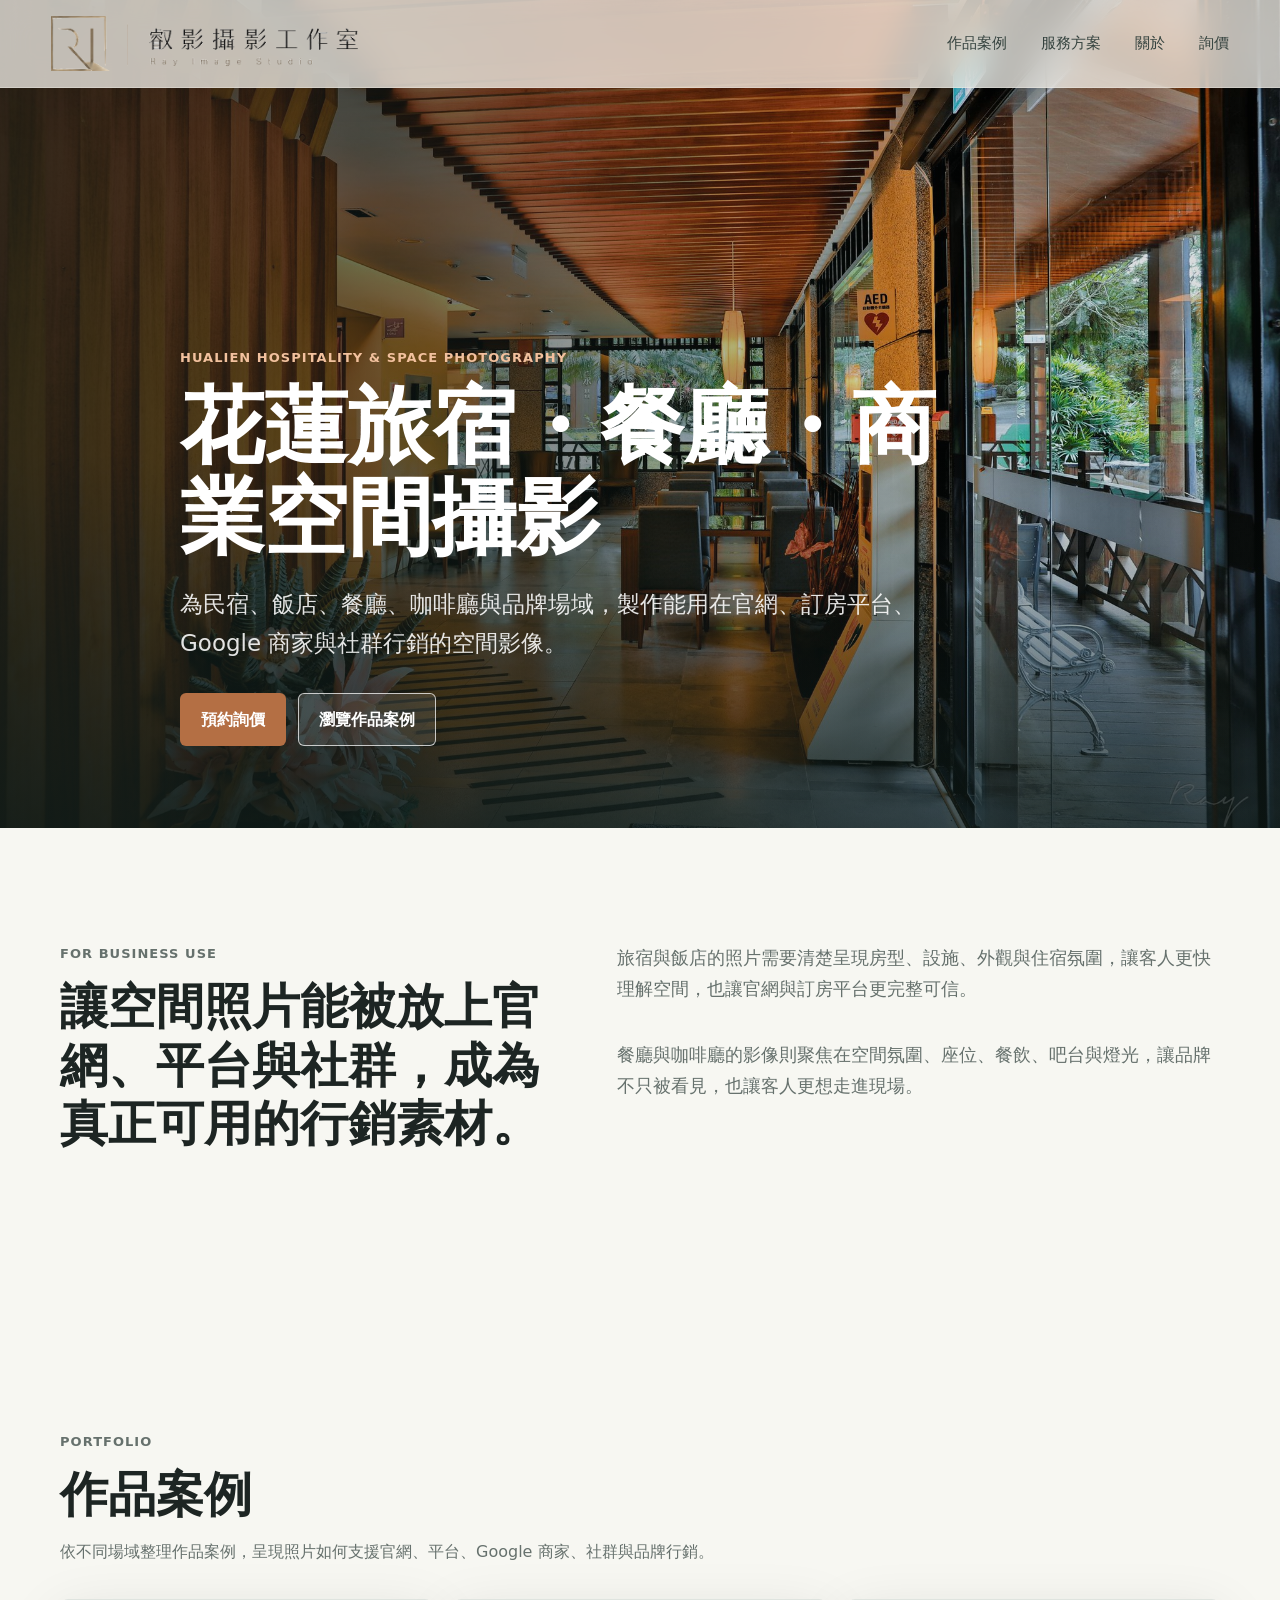
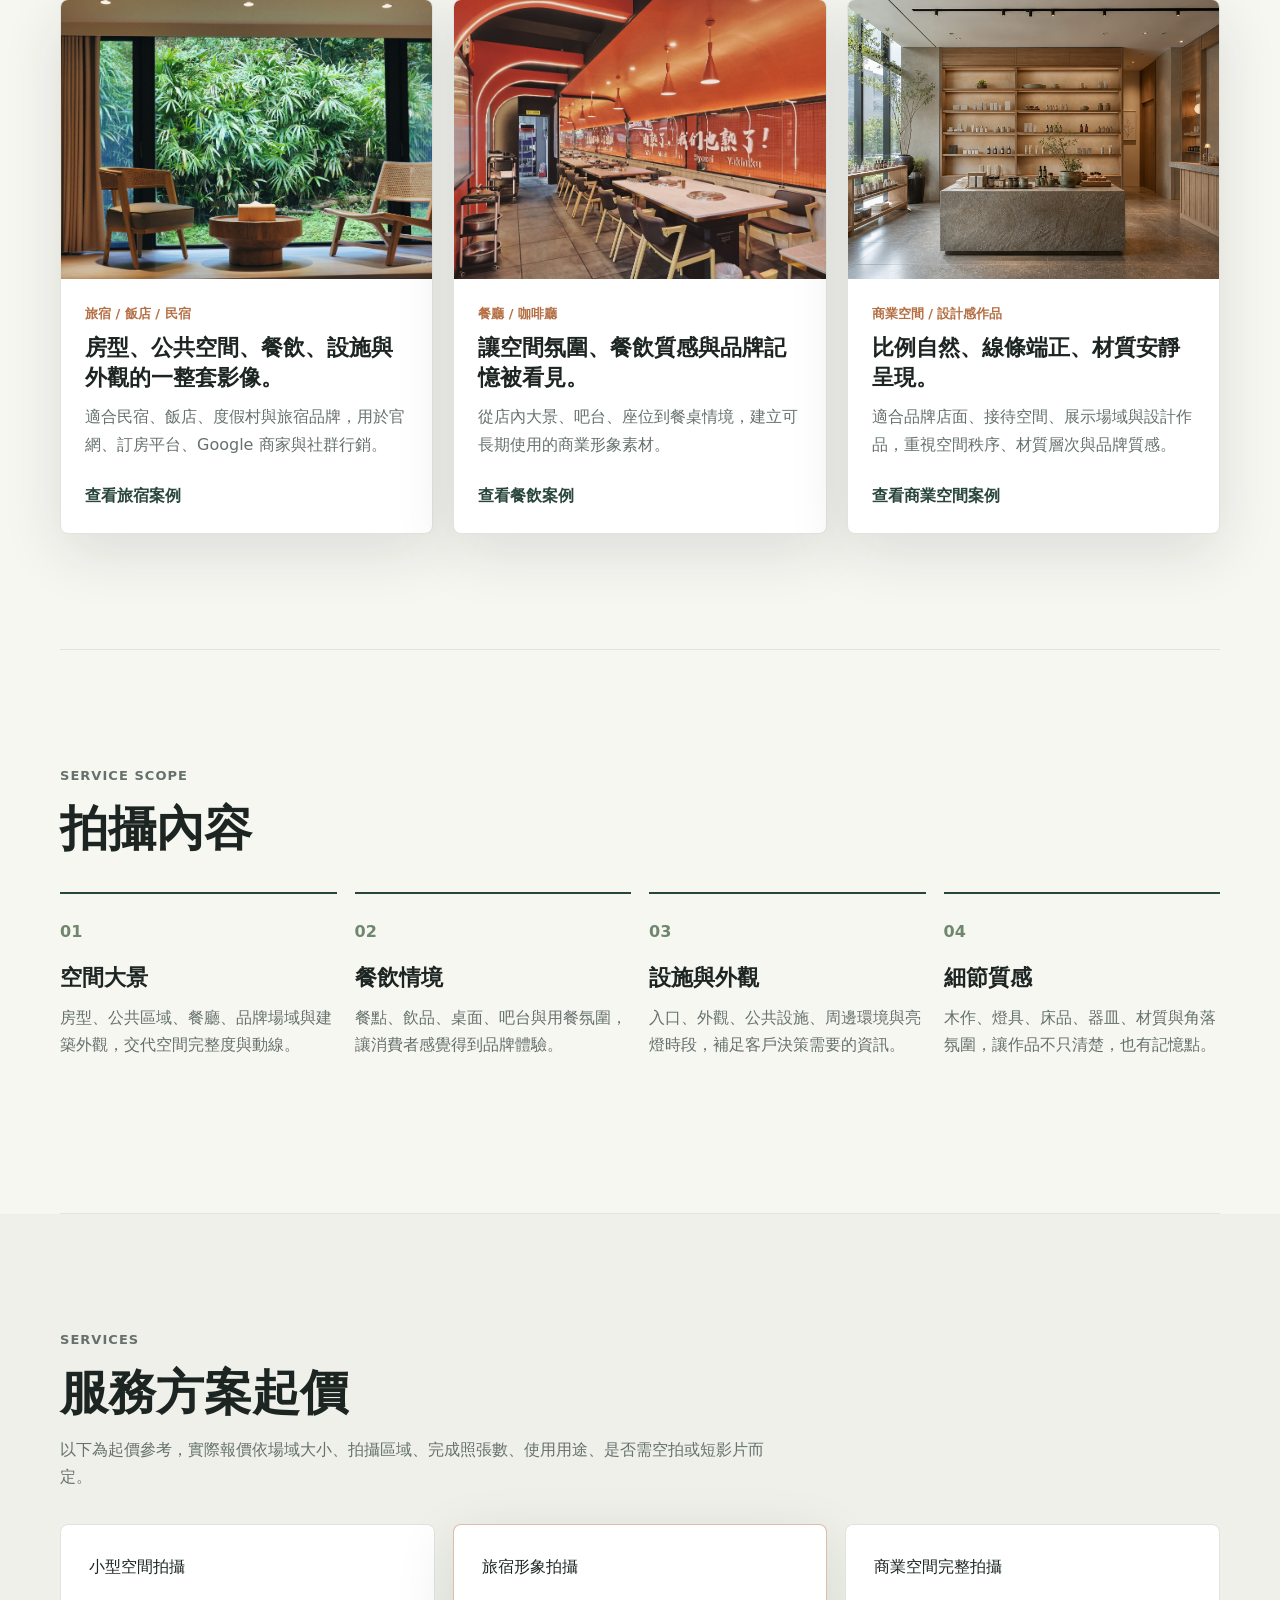
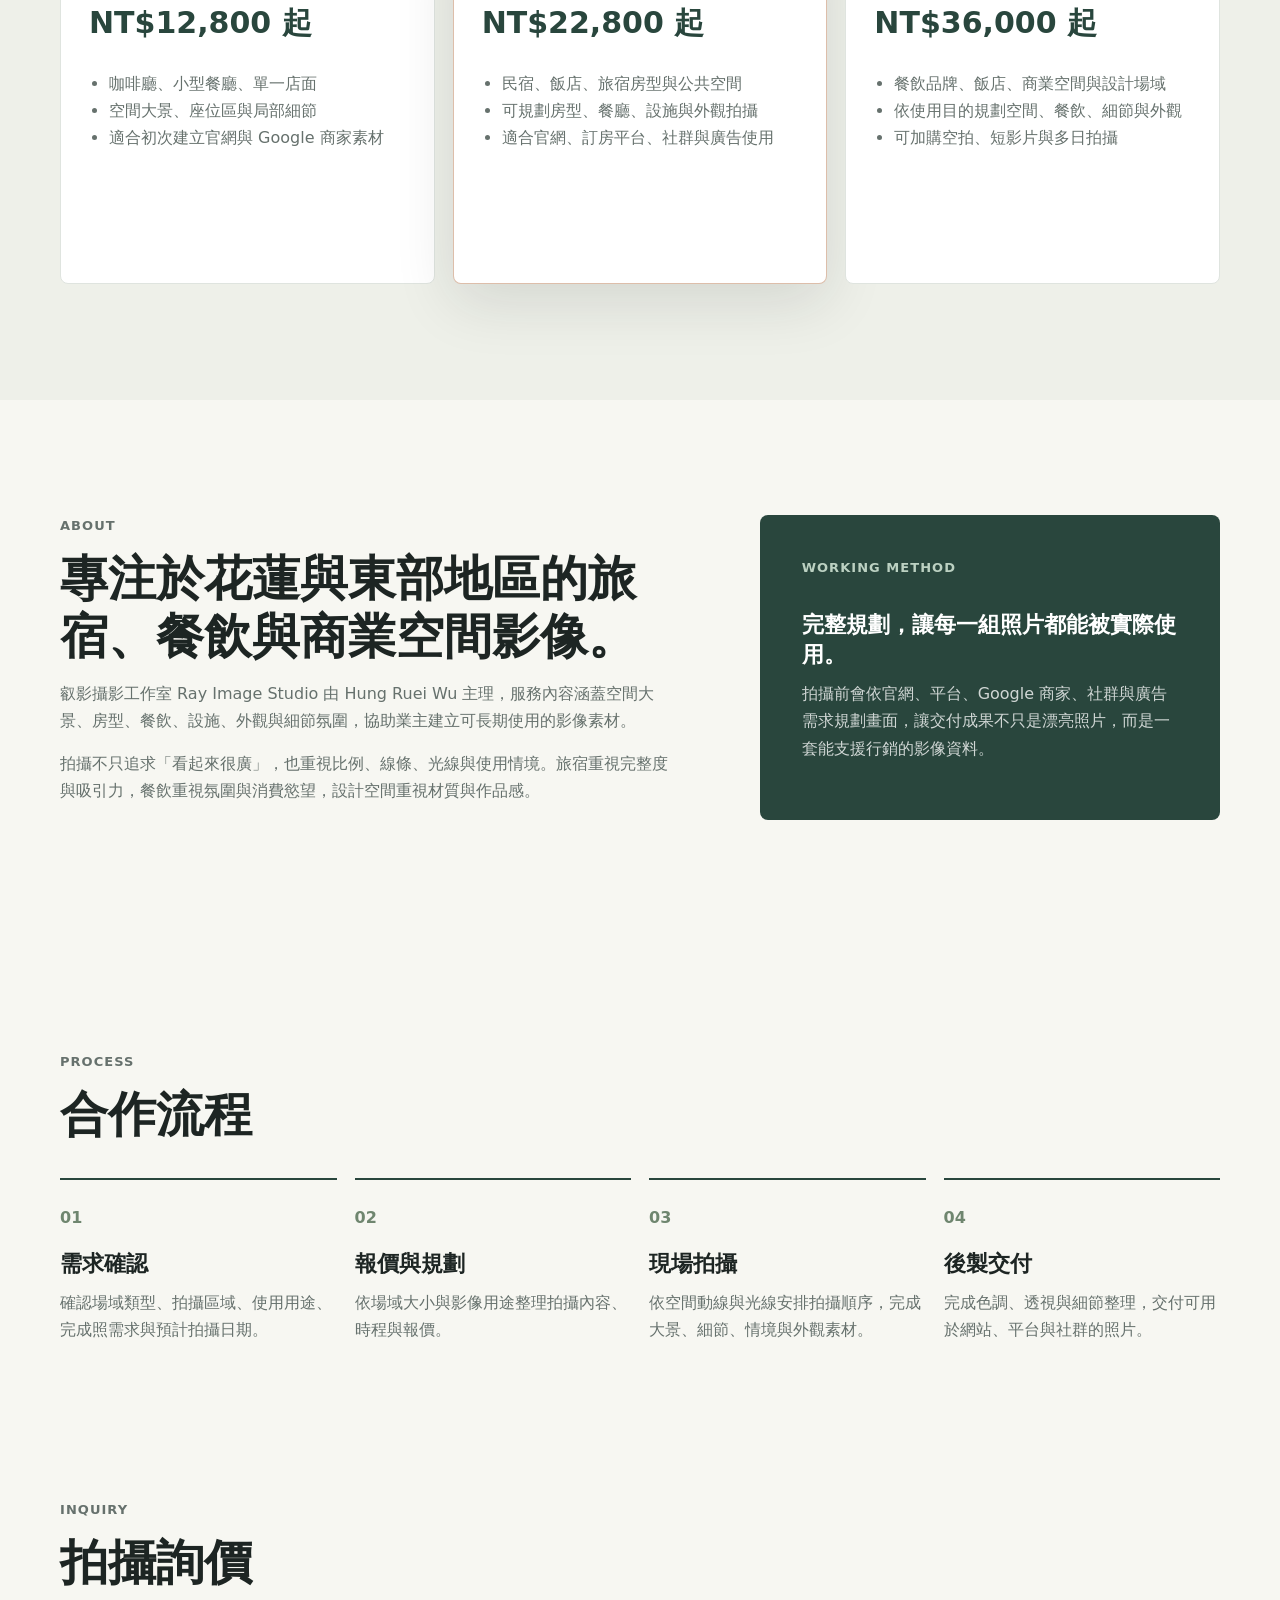
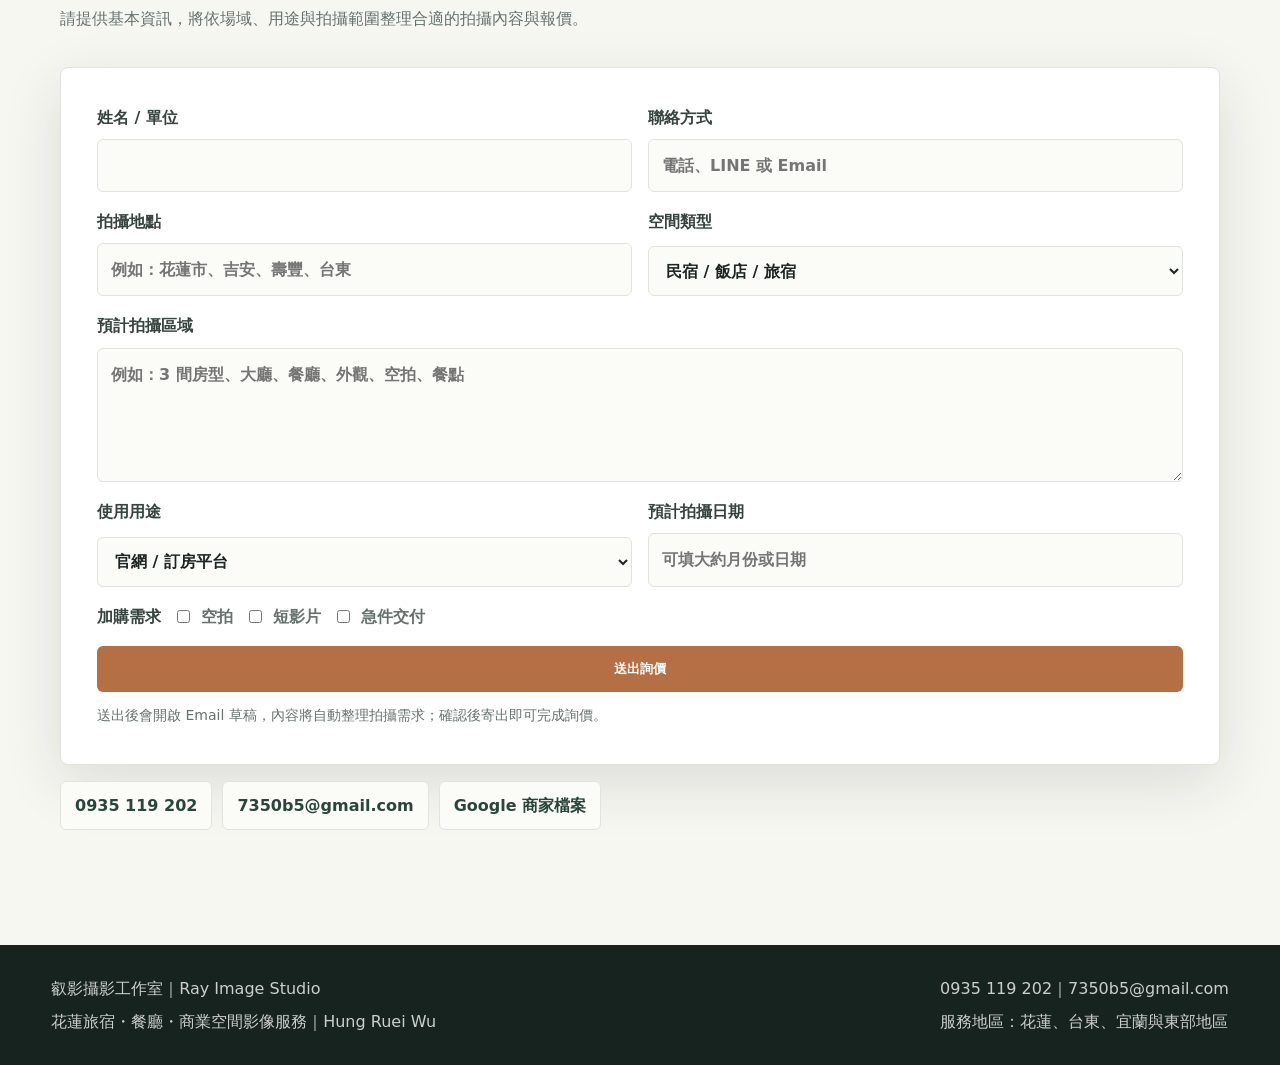
==== commit 9c4b4351: "Refine header logo background" ====
--- a/index.html
+++ b/index.html
@@ -36,10 +36,10 @@
       }
     </script>
   </head>
-  <body>
+  <body class="home-page">
     <header class="site-header">
       <a class="brand" href="#top" aria-label="回到首頁">
-        <img class="brand-logo" src="assets/brand/ray-image-studio-wordmark.png" alt="叡影攝影工作室 Ray Image Studio">
+        <img class="brand-logo" src="assets/brand/ray-image-studio-wordmark-transparent.png" alt="叡影攝影工作室 Ray Image Studio">
       </a>
       <nav class="site-nav" aria-label="主要導覽">
         <a href="#portfolio">作品案例</a>
--- a/styles.css
+++ b/styles.css
@@ -61,9 +61,15 @@
   justify-content: space-between;
   gap: 24px;
   padding: 16px clamp(18px, 4vw, 56px);
-  background: rgba(247, 247, 242, 0.88);
-  border-bottom: 1px solid rgba(223, 228, 223, 0.8);
-  backdrop-filter: blur(14px);
+  background: rgba(247, 245, 238, 0.96);
+  border-bottom: 1px solid rgba(215, 209, 196, 0.72);
+  backdrop-filter: blur(16px);
+}
+
+.home-page .site-header {
+  background: rgba(247, 245, 238, 0.74);
+  border-bottom-color: rgba(247, 245, 238, 0.32);
+  box-shadow: 0 14px 48px rgba(17, 17, 17, 0.08);
 }
 
 .brand,
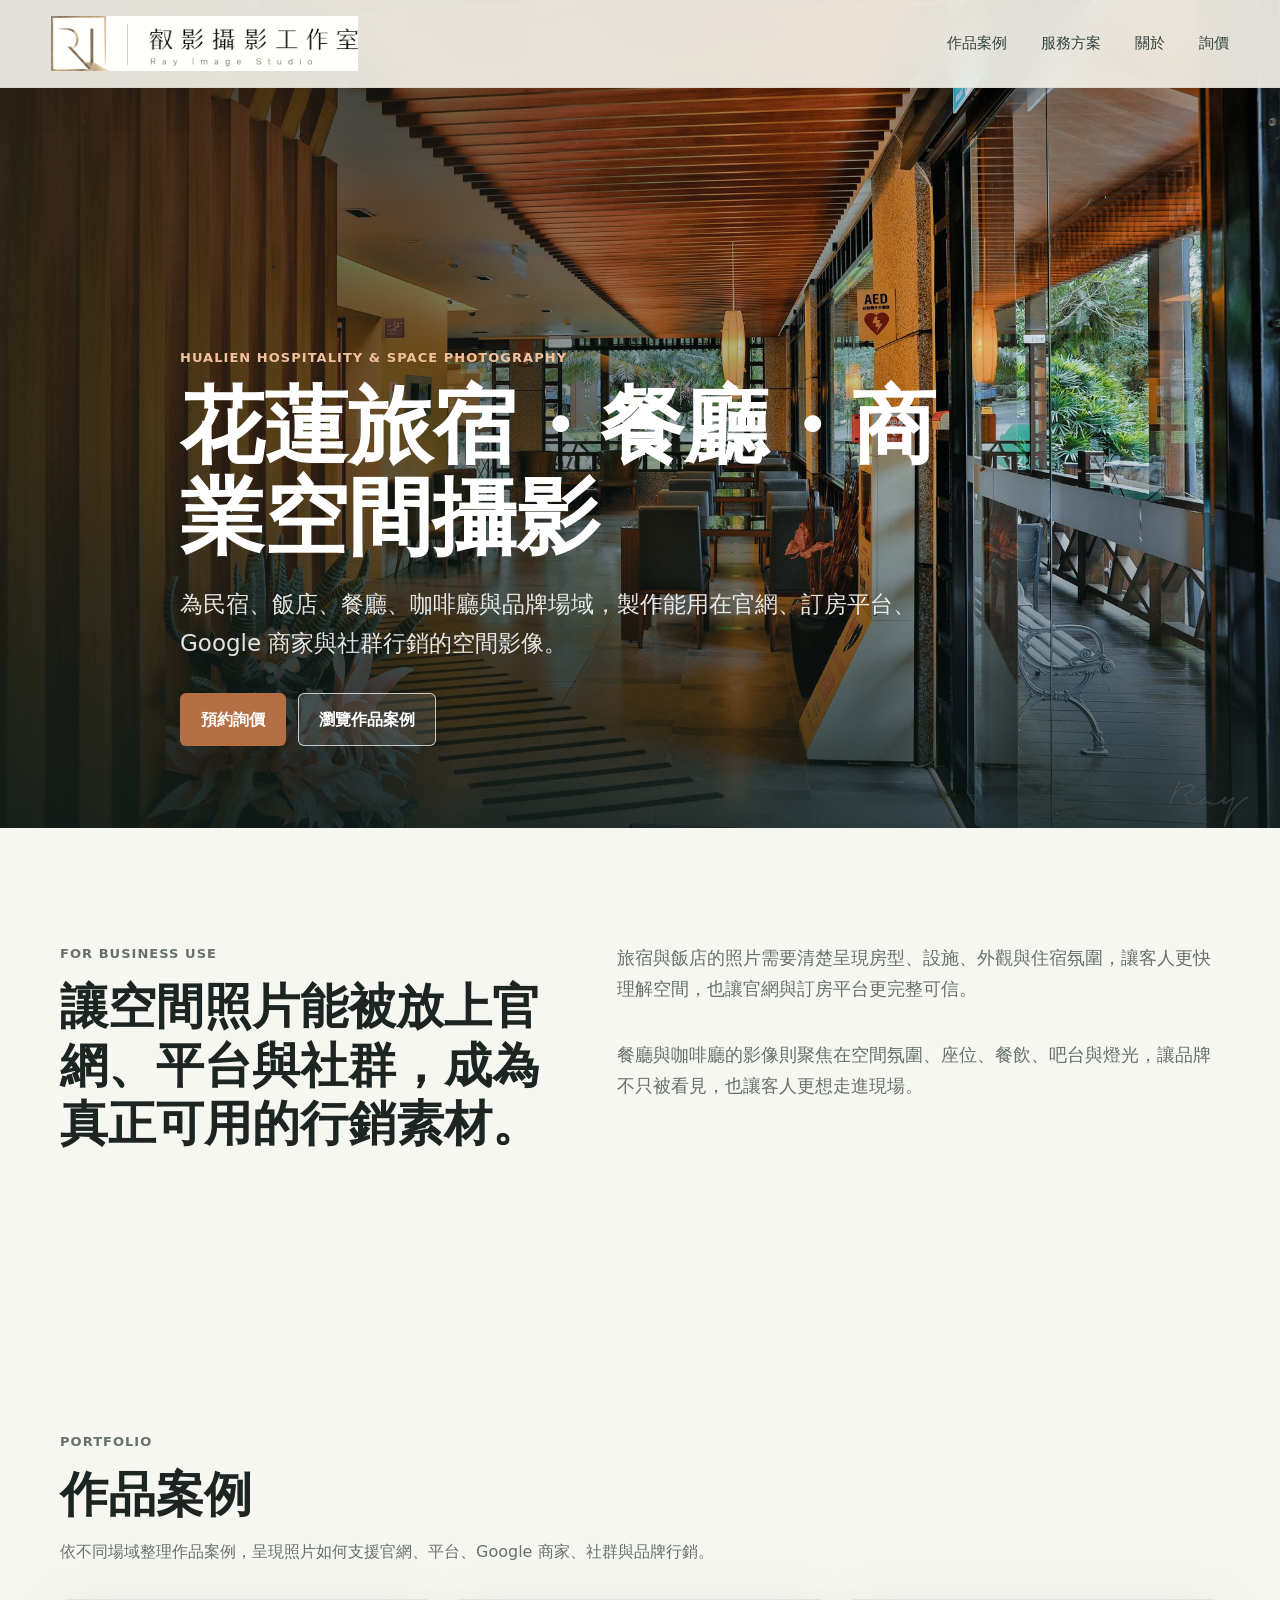
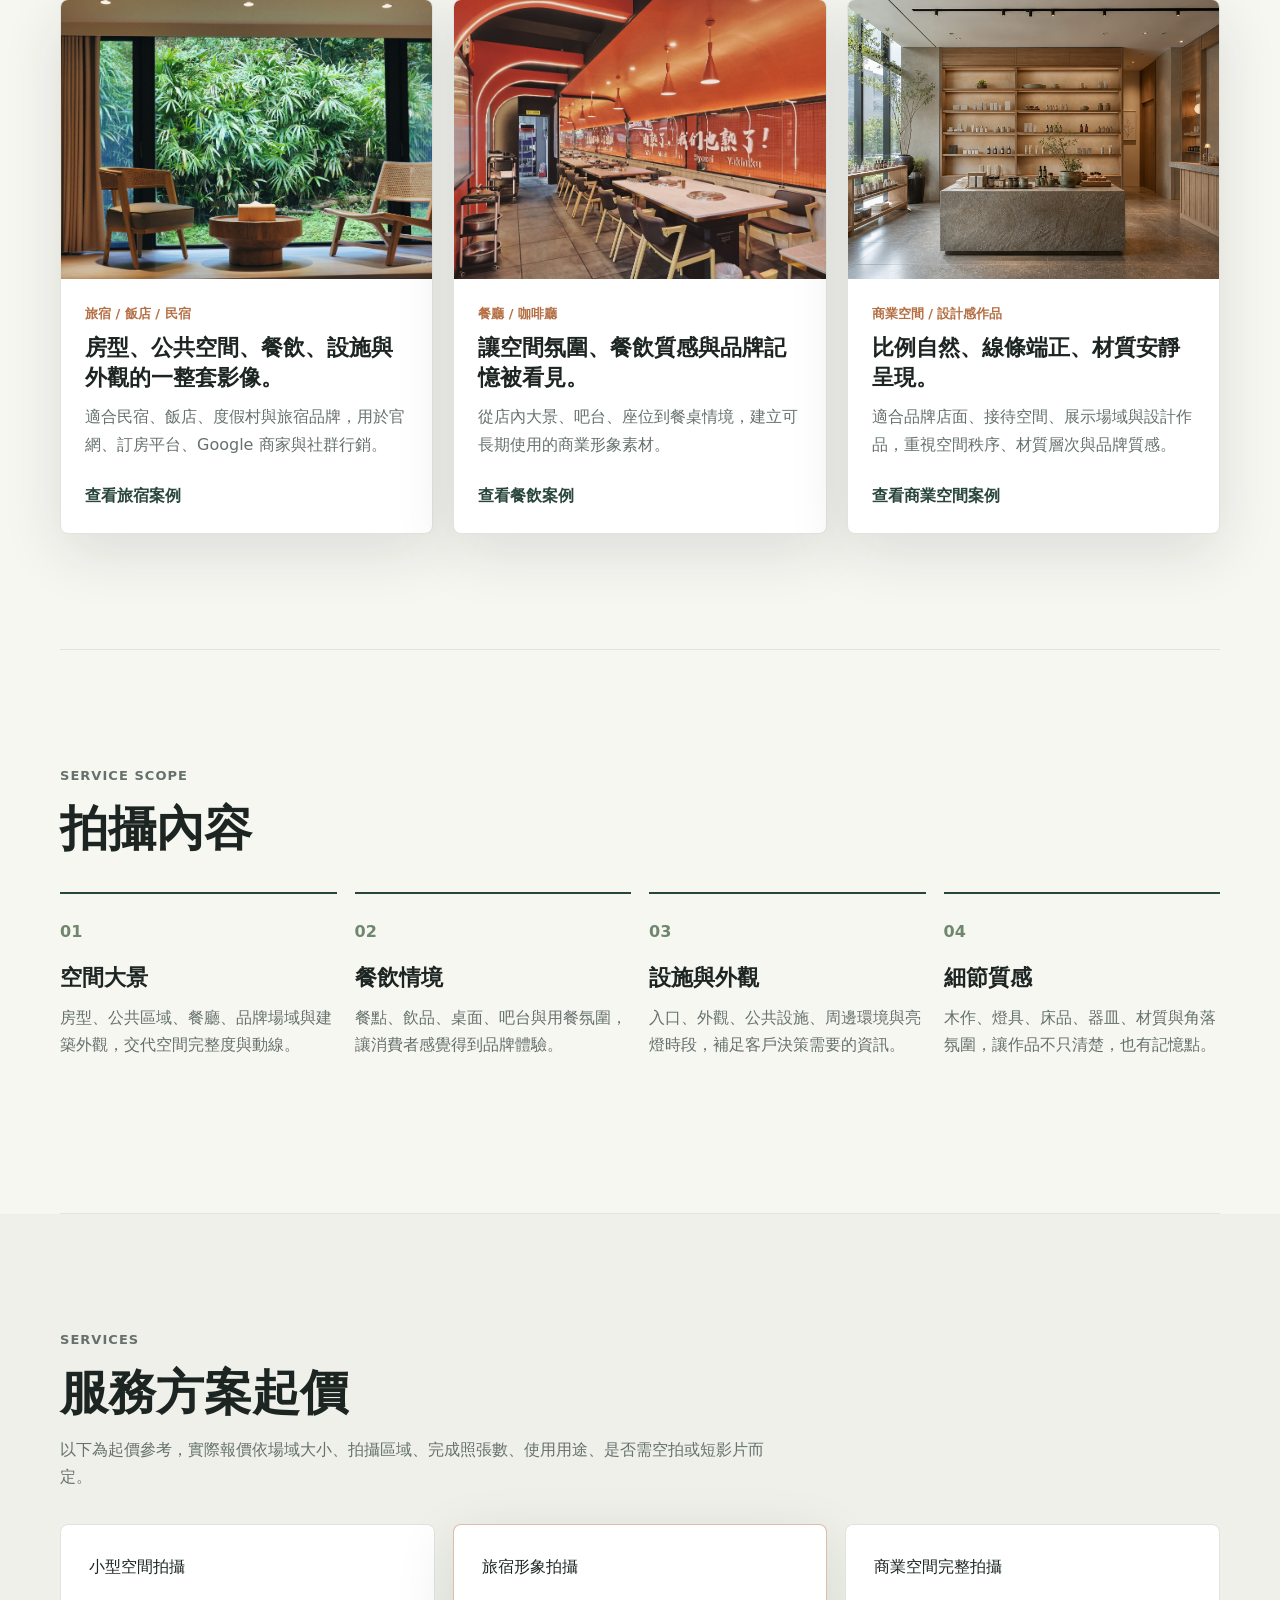
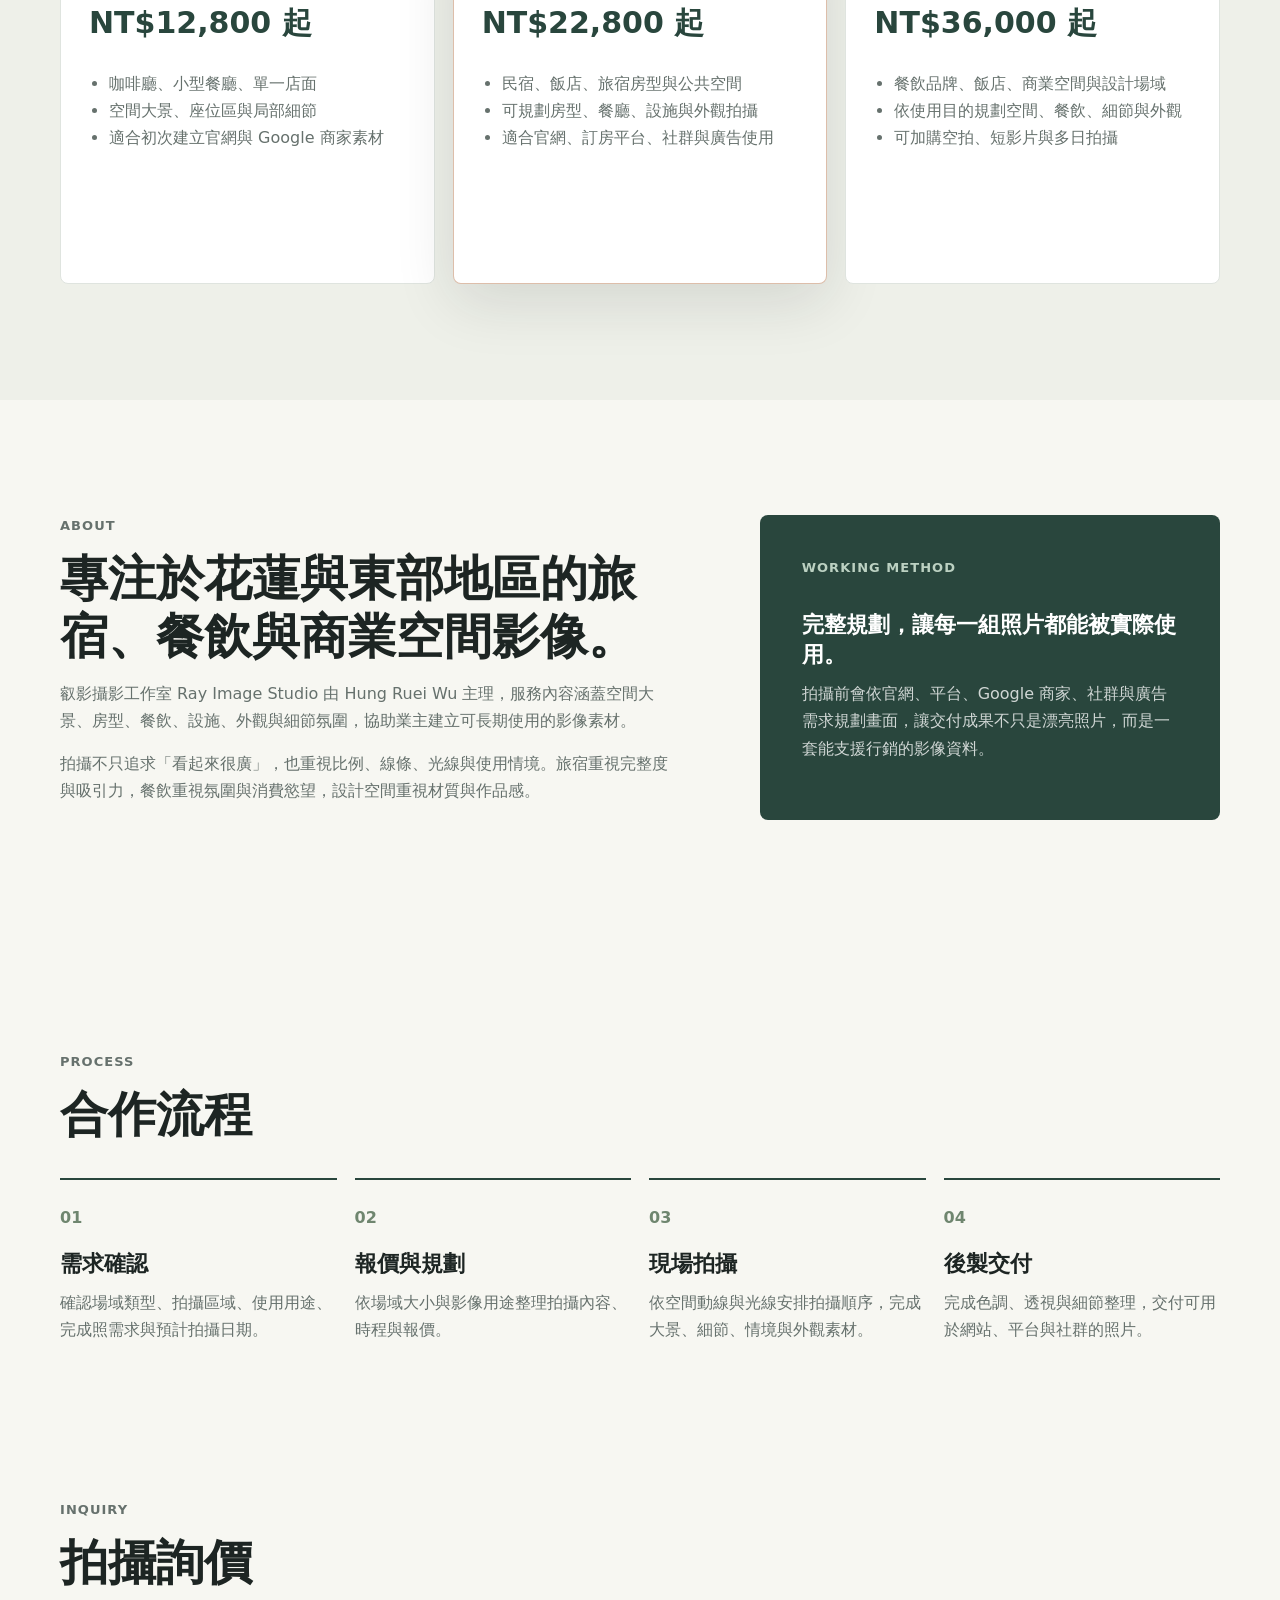
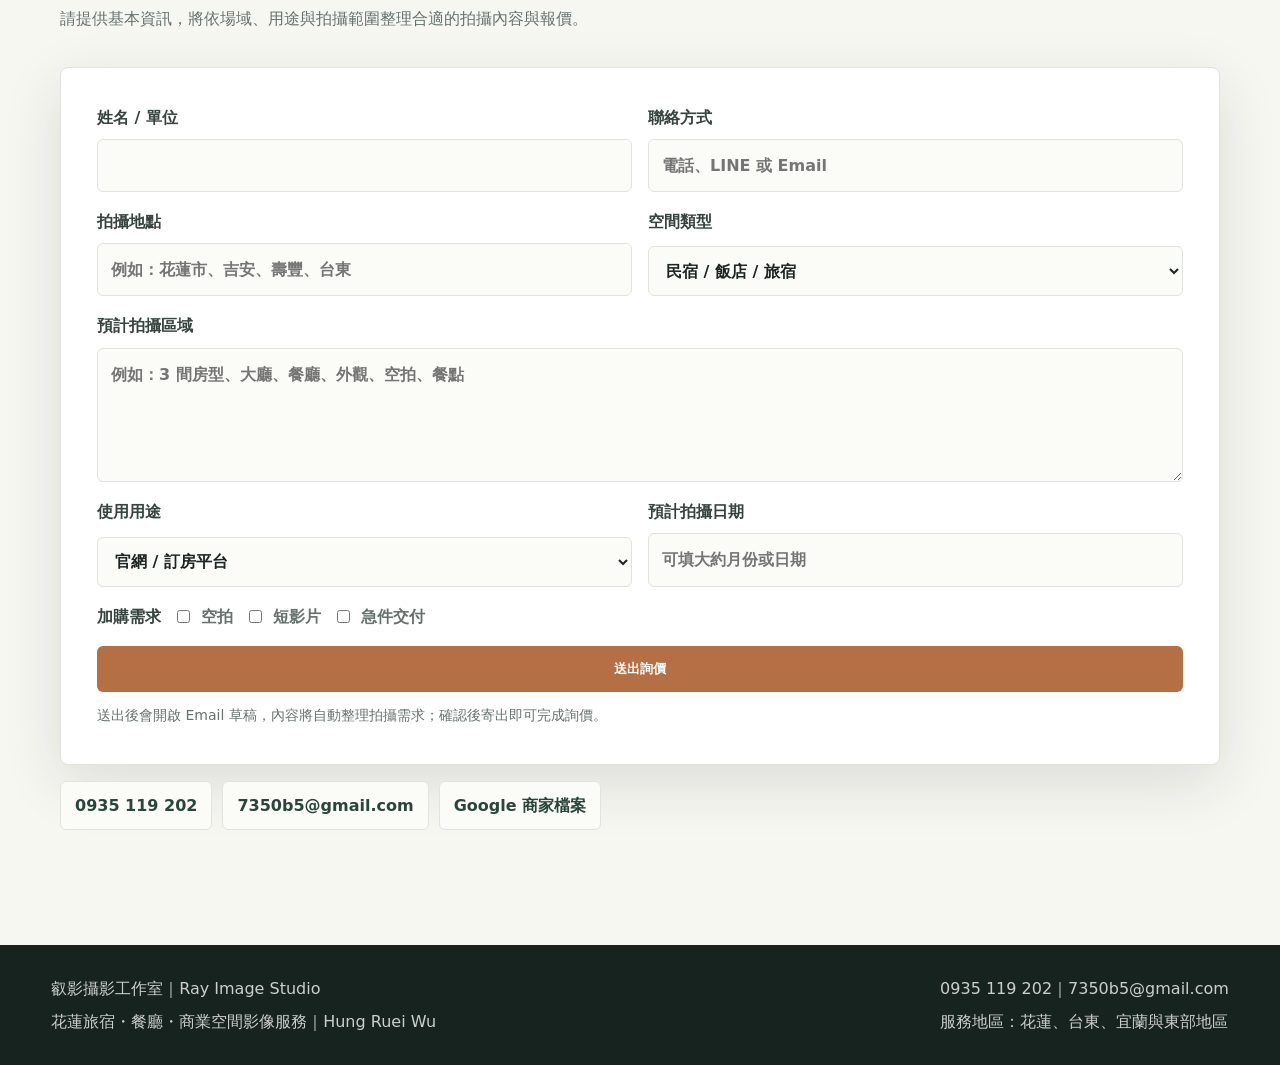
==== commit 3ea358be: "Improve header logo contrast" ====
--- a/index.html
+++ b/index.html
@@ -39,7 +39,7 @@
   <body class="home-page">
     <header class="site-header">
       <a class="brand" href="#top" aria-label="回到首頁">
-        <img class="brand-logo" src="assets/brand/ray-image-studio-wordmark-transparent.png" alt="叡影攝影工作室 Ray Image Studio">
+        <img class="brand-logo" src="assets/brand/ray-image-studio-wordmark-header.png" alt="叡影攝影工作室 Ray Image Studio">
       </a>
       <nav class="site-nav" aria-label="主要導覽">
         <a href="#portfolio">作品案例</a>
--- a/styles.css
+++ b/styles.css
@@ -67,9 +67,9 @@
 }
 
 .home-page .site-header {
-  background: rgba(247, 245, 238, 0.74);
-  border-bottom-color: rgba(247, 245, 238, 0.32);
-  box-shadow: 0 14px 48px rgba(17, 17, 17, 0.08);
+  background: rgba(247, 245, 238, 0.9);
+  border-bottom-color: rgba(215, 209, 196, 0.5);
+  box-shadow: 0 14px 42px rgba(17, 17, 17, 0.06);
 }
 
 .brand,
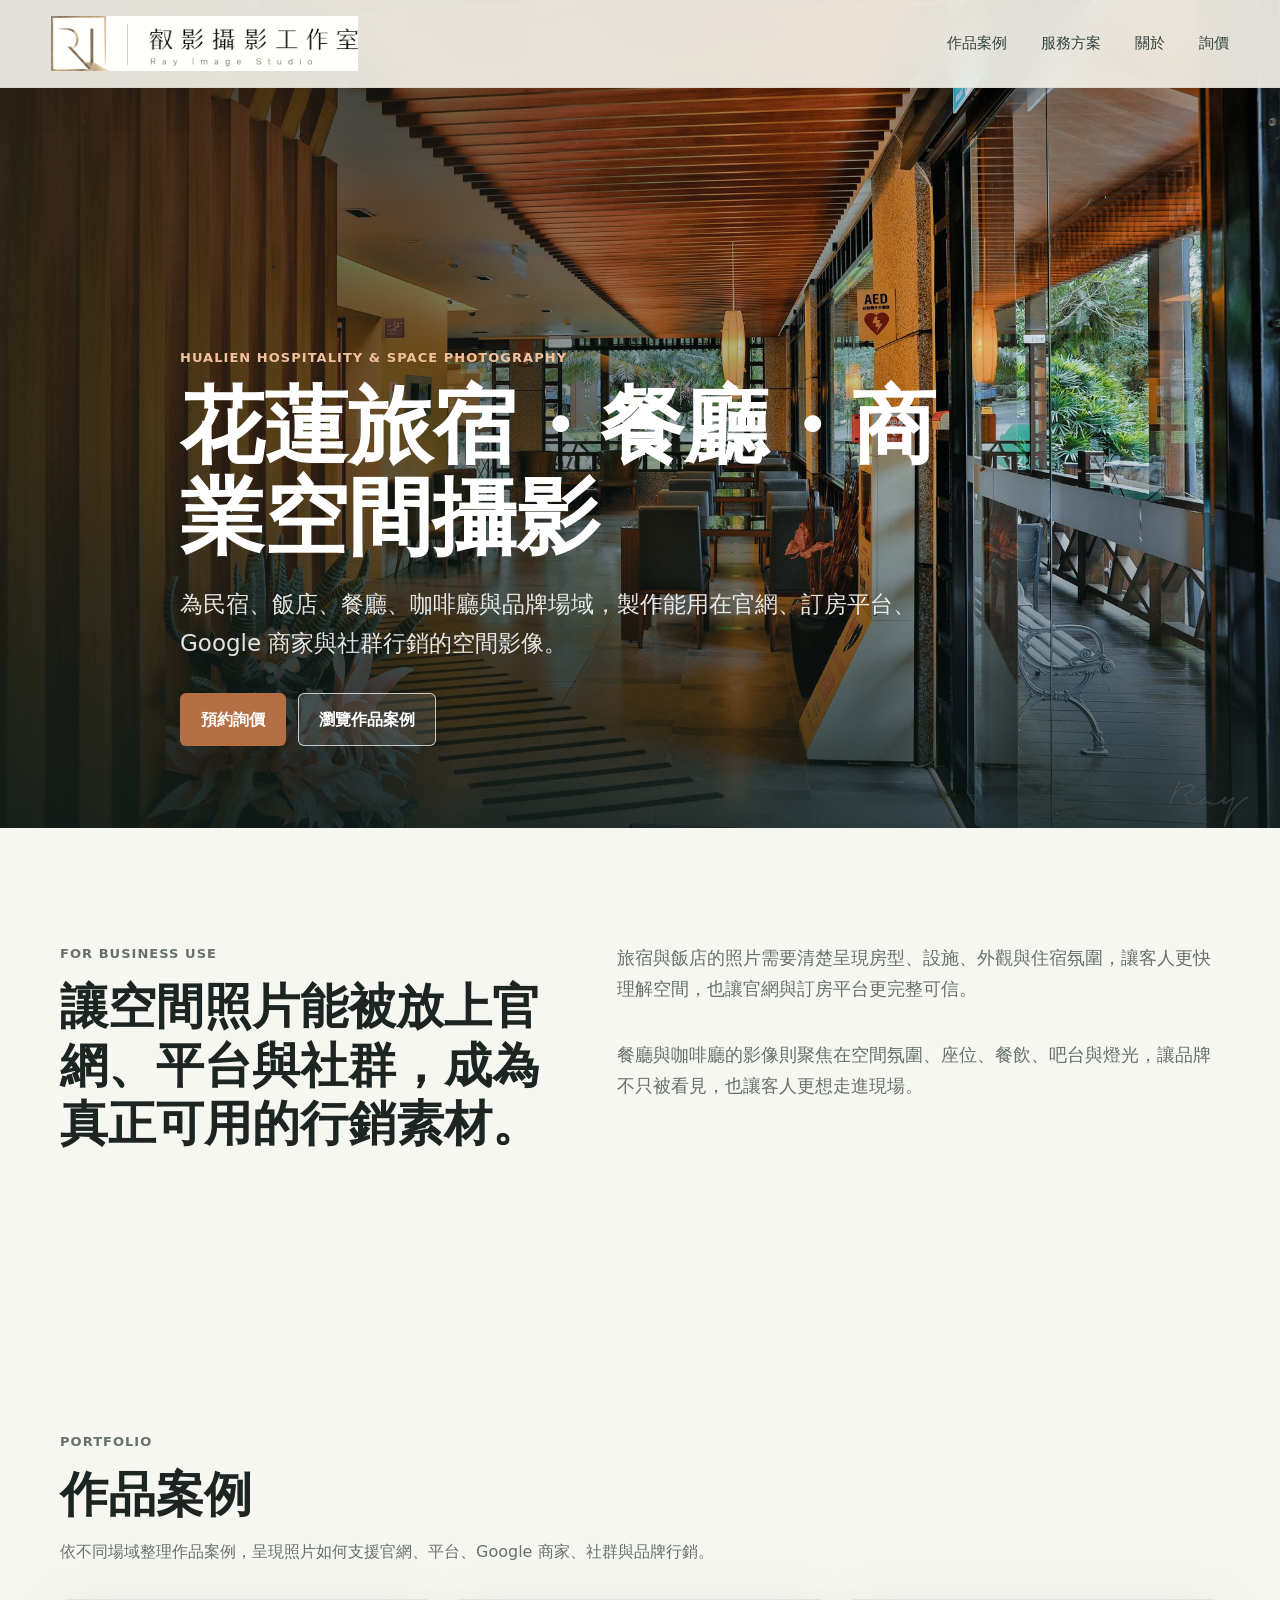
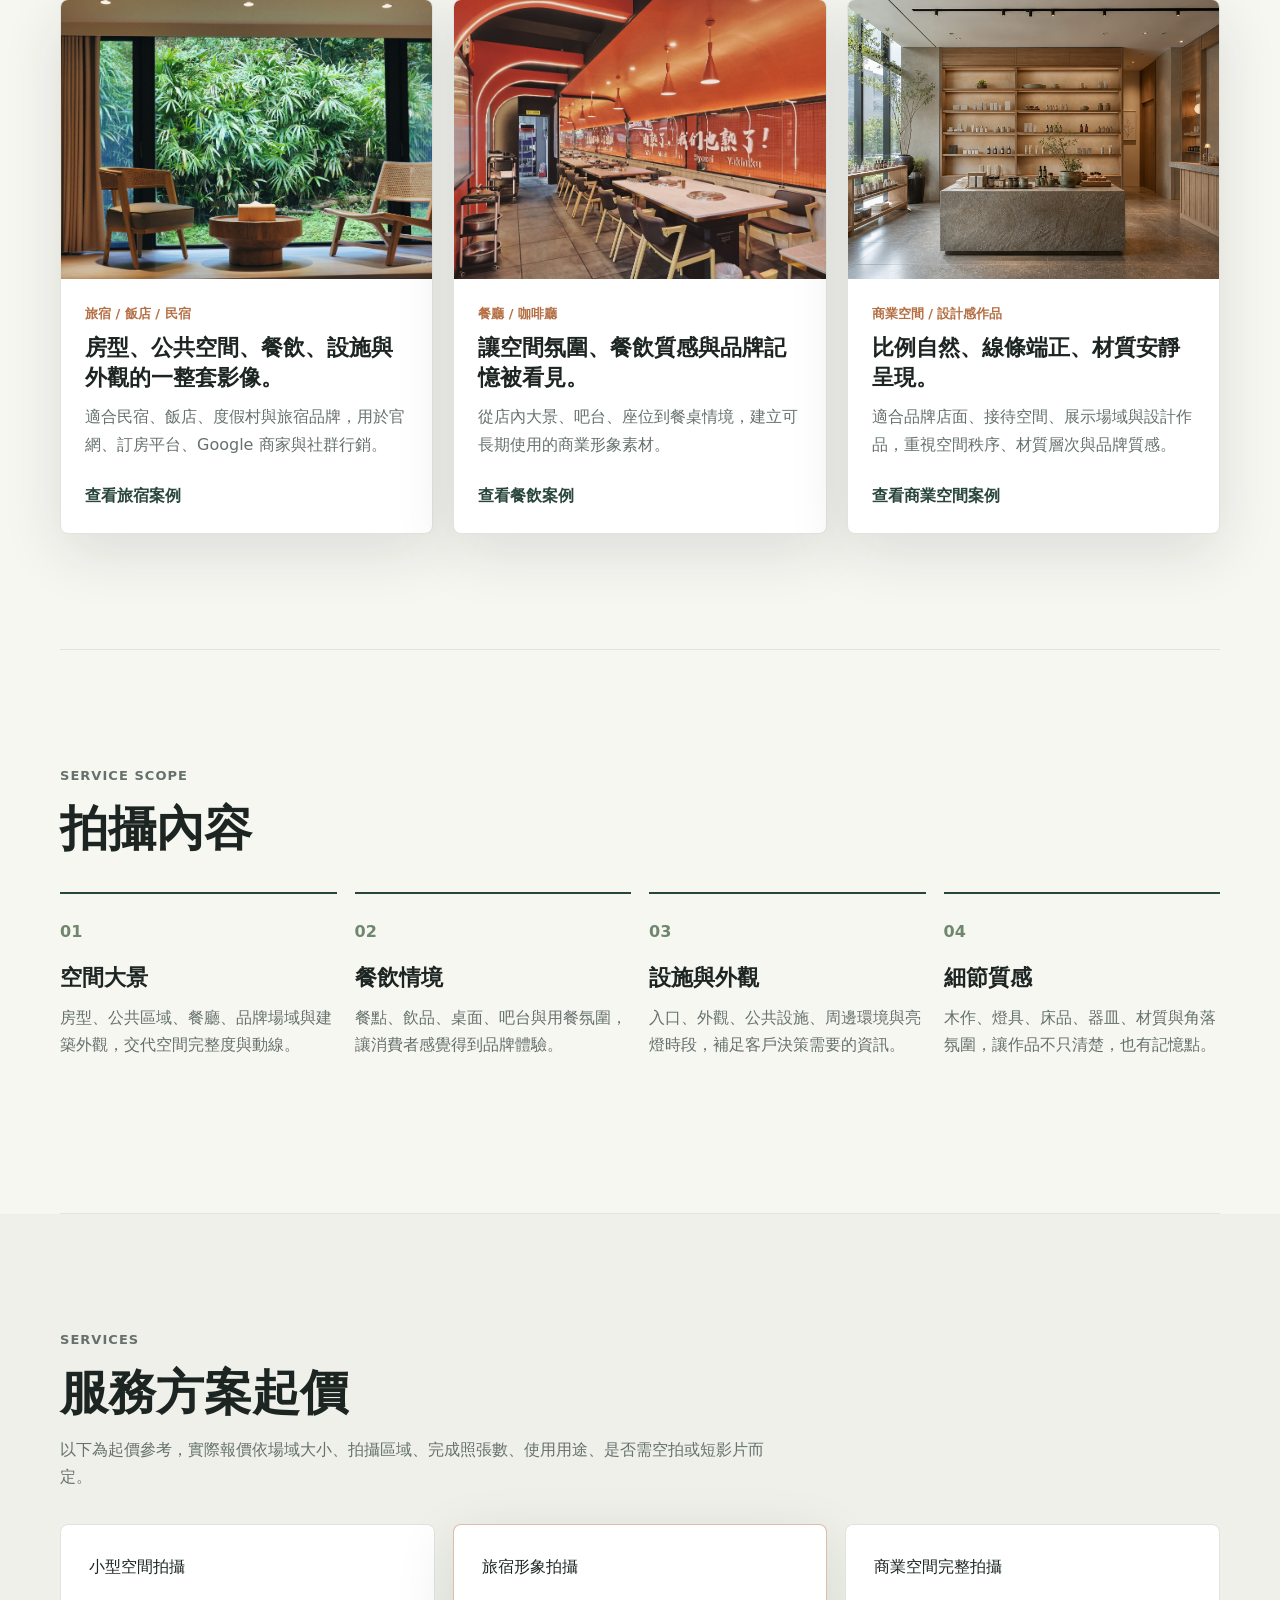
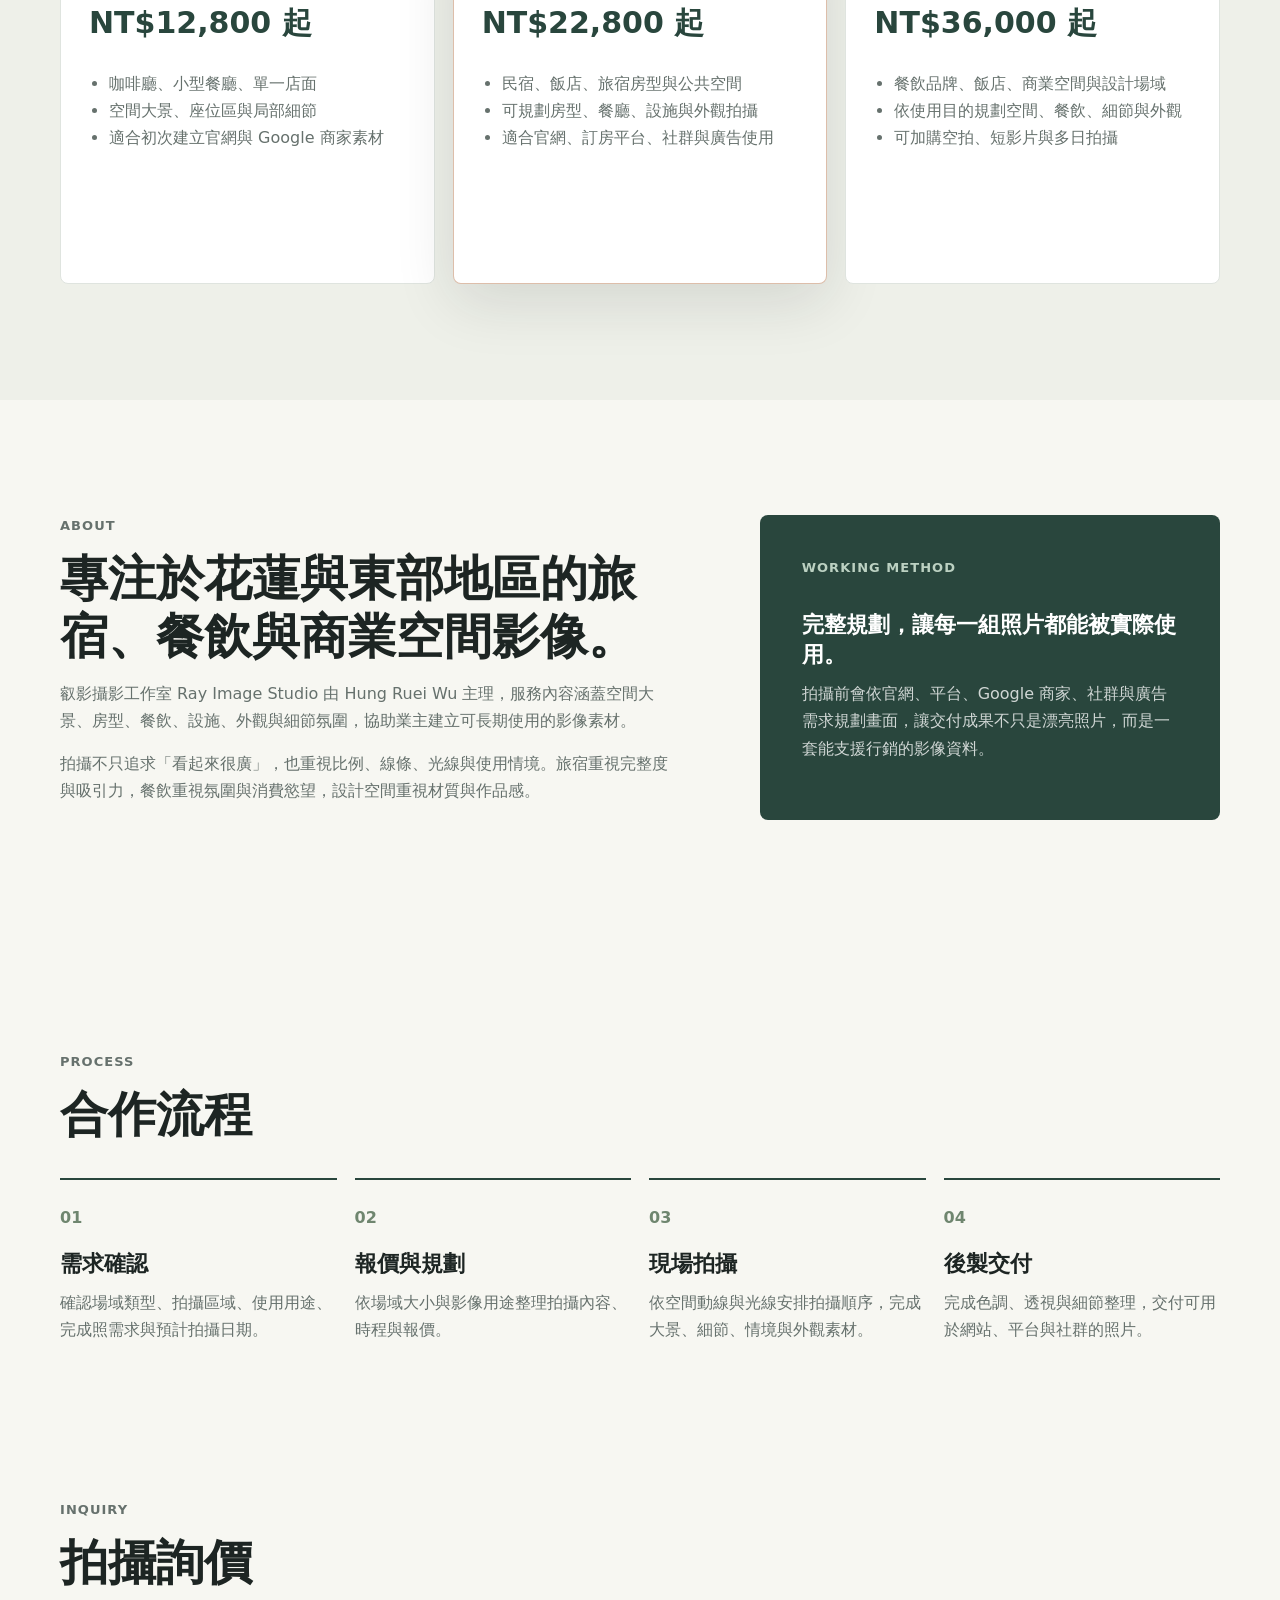
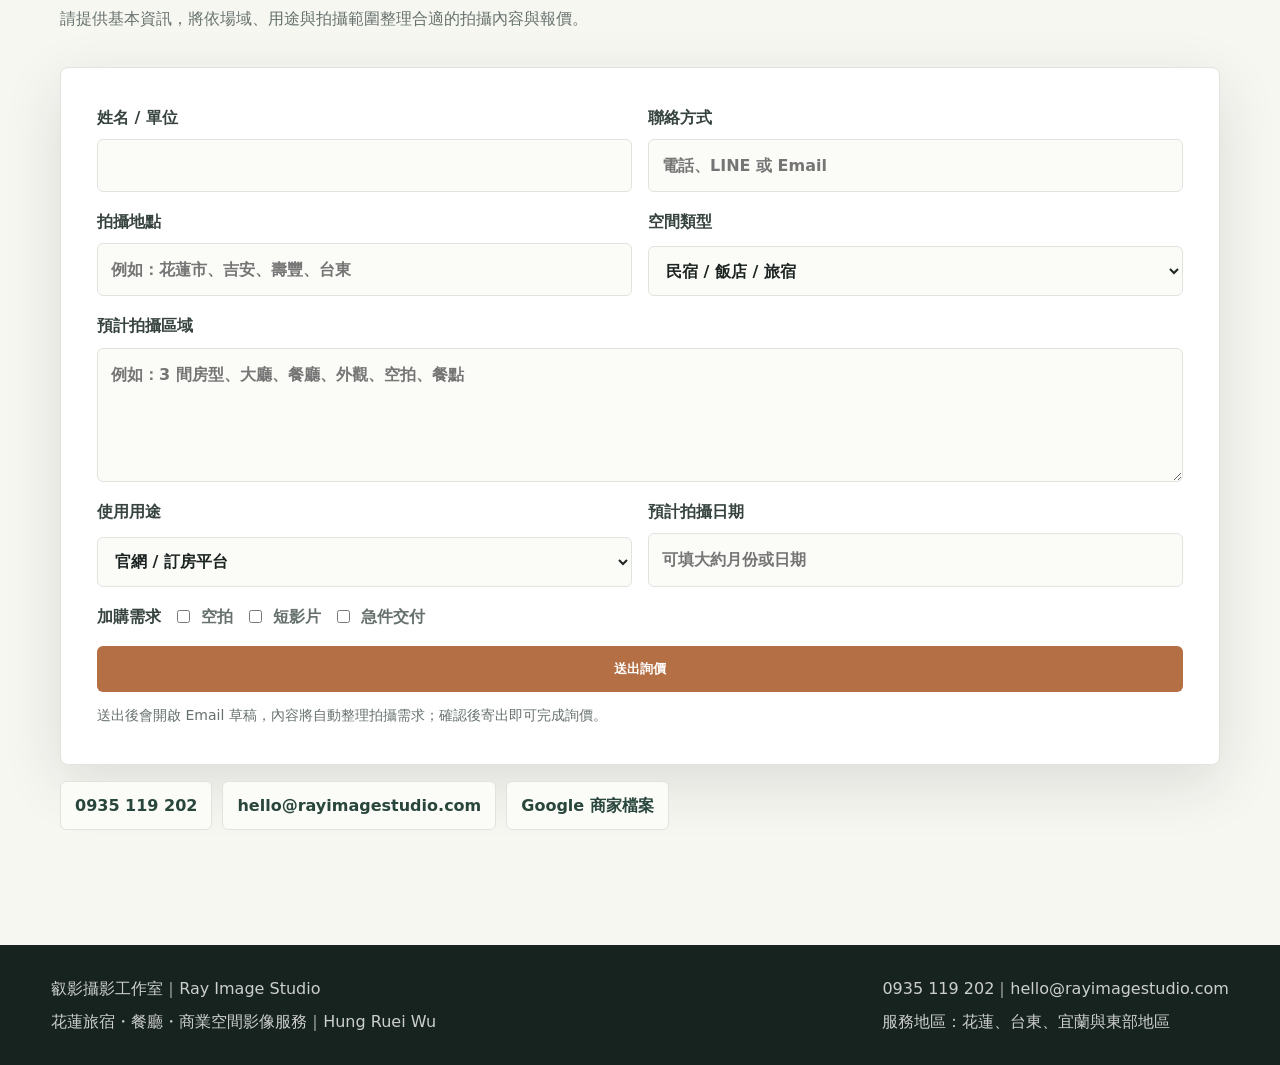
==== commit 4456b651: "Update contact email routing" ====
--- a/index.html
+++ b/index.html
@@ -4,6 +4,7 @@
     <meta charset="utf-8">
     <meta name="viewport" content="width=device-width, initial-scale=1">
     <title>花蓮旅宿・餐廳・商業空間攝影｜叡影攝影工作室 Ray Image Studio</title>
+    <link rel="canonical" href="https://rayimagestudio.com/">
     <meta
       name="description"
       content="叡影攝影工作室 Ray Image Studio，提供花蓮與東部旅宿、飯店、餐廳、咖啡廳與商業空間攝影服務。"
@@ -19,9 +20,9 @@
         "@type": "ProfessionalService",
         "name": "叡影攝影工作室",
         "alternateName": "Ray Image Studio",
-        "url": "https://7350b5-netizen.github.io/",
+        "url": "https://rayimagestudio.com/",
         "telephone": "+886-935-119-202",
-        "email": "mailto:7350b5@gmail.com",
+        "email": "mailto:hello@rayimagestudio.com",
         "address": {
           "@type": "PostalAddress",
           "streetAddress": "民立里中興路43巷3號10樓之2",
@@ -243,7 +244,7 @@
           <p>請提供基本資訊，將依場域、用途與拍攝範圍整理合適的拍攝內容與報價。</p>
         </div>
 
-        <form class="inquiry-form" id="inquiry-form" action="mailto:7350b5@gmail.com" method="post" enctype="text/plain">
+        <form class="inquiry-form" id="inquiry-form" action="mailto:hello@rayimagestudio.com" method="post" enctype="text/plain">
           <label>
             姓名 / 單位
             <input type="text" name="name" autocomplete="name" required>
@@ -295,7 +296,7 @@
         </form>
         <div class="contact-strip" aria-label="聯絡資訊">
           <a href="tel:+886935119202">0935 119 202</a>
-          <a href="mailto:7350b5@gmail.com">7350b5@gmail.com</a>
+          <a href="mailto:hello@rayimagestudio.com">hello@rayimagestudio.com</a>
           <a href="https://www.google.com/maps/search/?api=1&query=%E5%8F%A1%E5%BD%B1%E6%94%9D%E5%BD%B1%E5%B7%A5%E4%BD%9C%E5%AE%A4" target="_blank" rel="noopener">Google 商家檔案</a>
         </div>
       </section>
@@ -307,7 +308,7 @@
         <p>花蓮旅宿・餐廳・商業空間影像服務｜Hung Ruei Wu</p>
       </div>
       <div>
-        <p><a href="tel:+886935119202">0935 119 202</a>｜<a href="mailto:7350b5@gmail.com">7350b5@gmail.com</a></p>
+        <p><a href="tel:+886935119202">0935 119 202</a>｜<a href="mailto:hello@rayimagestudio.com">hello@rayimagestudio.com</a></p>
         <p>服務地區：花蓮、台東、宜蘭與東部地區</p>
       </div>
     </footer>
@@ -339,7 +340,7 @@
           ].join("\n");
 
           const subject = encodeURIComponent("空間攝影拍攝詢價");
-          window.location.href = `mailto:7350b5@gmail.com?subject=${subject}&body=${encodeURIComponent(body)}`;
+          window.location.href = `mailto:hello@rayimagestudio.com?subject=${subject}&body=${encodeURIComponent(body)}`;
         });
       }
     </script>
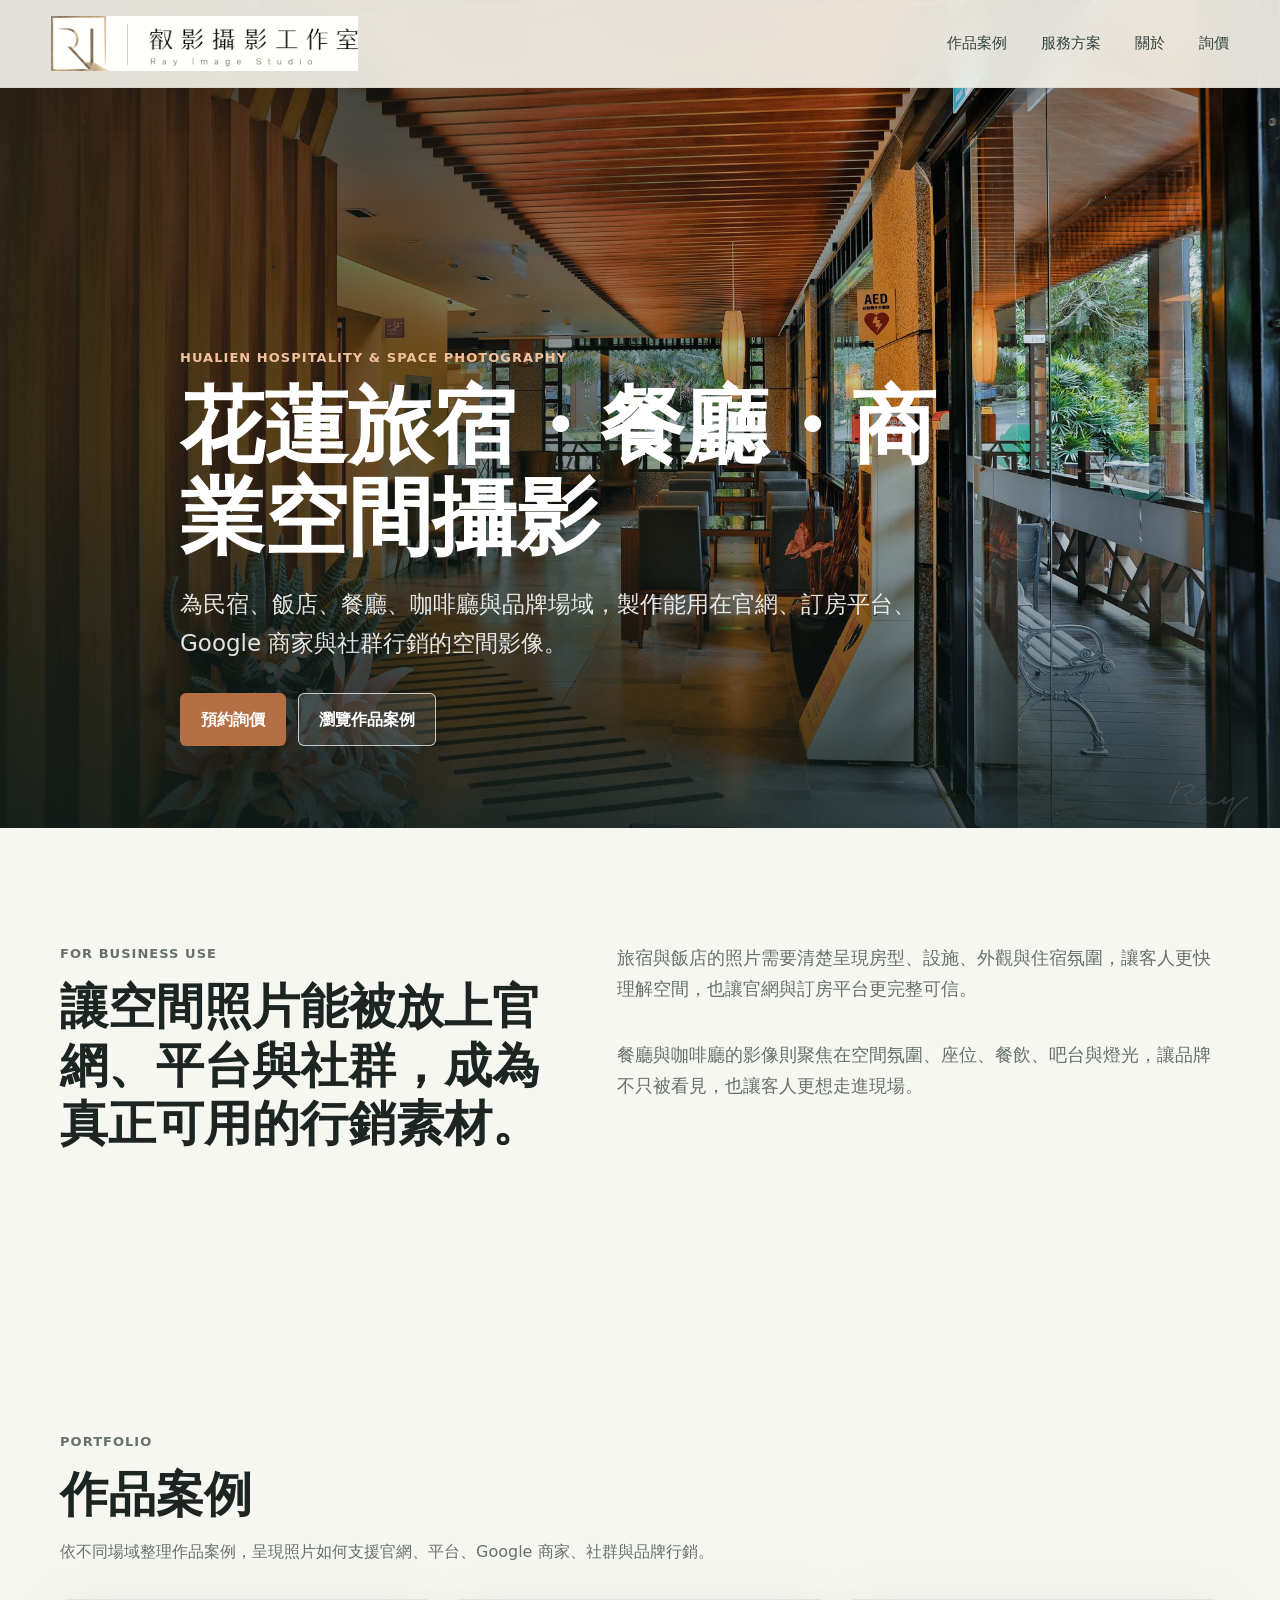
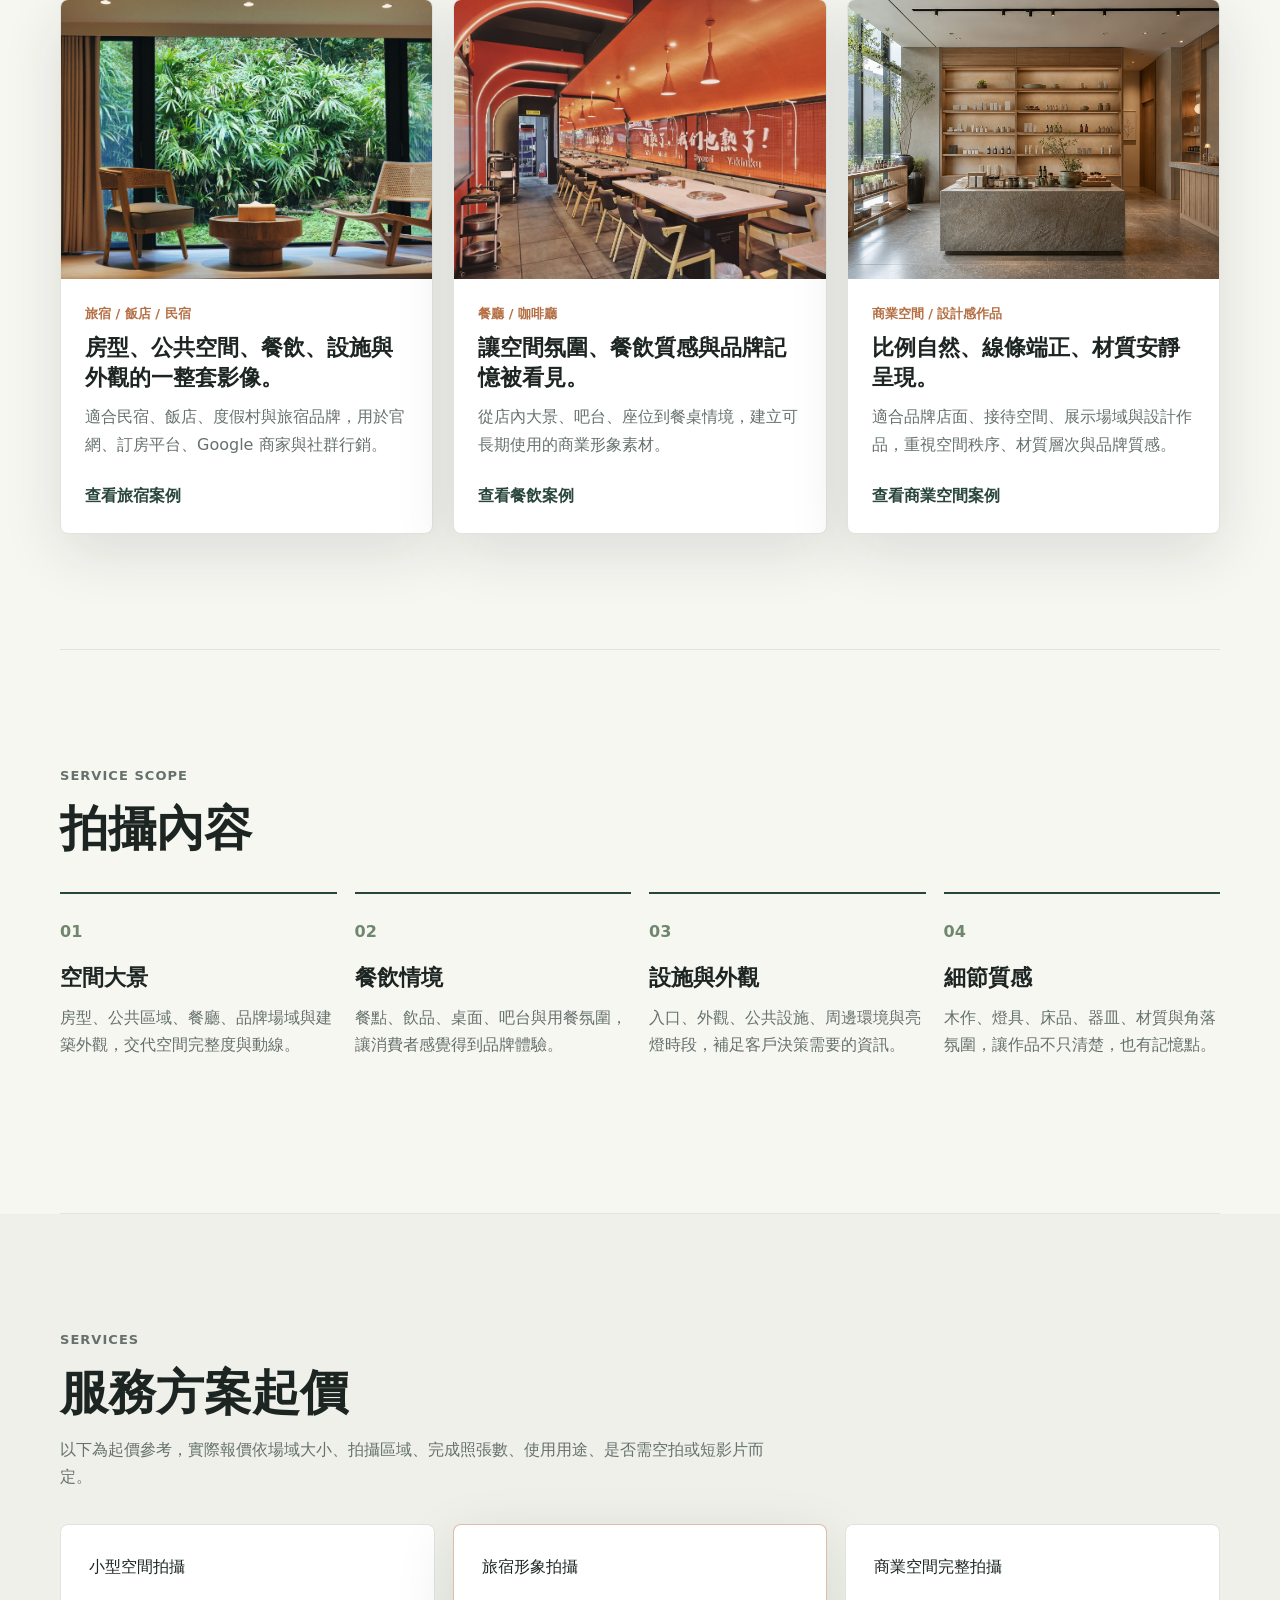
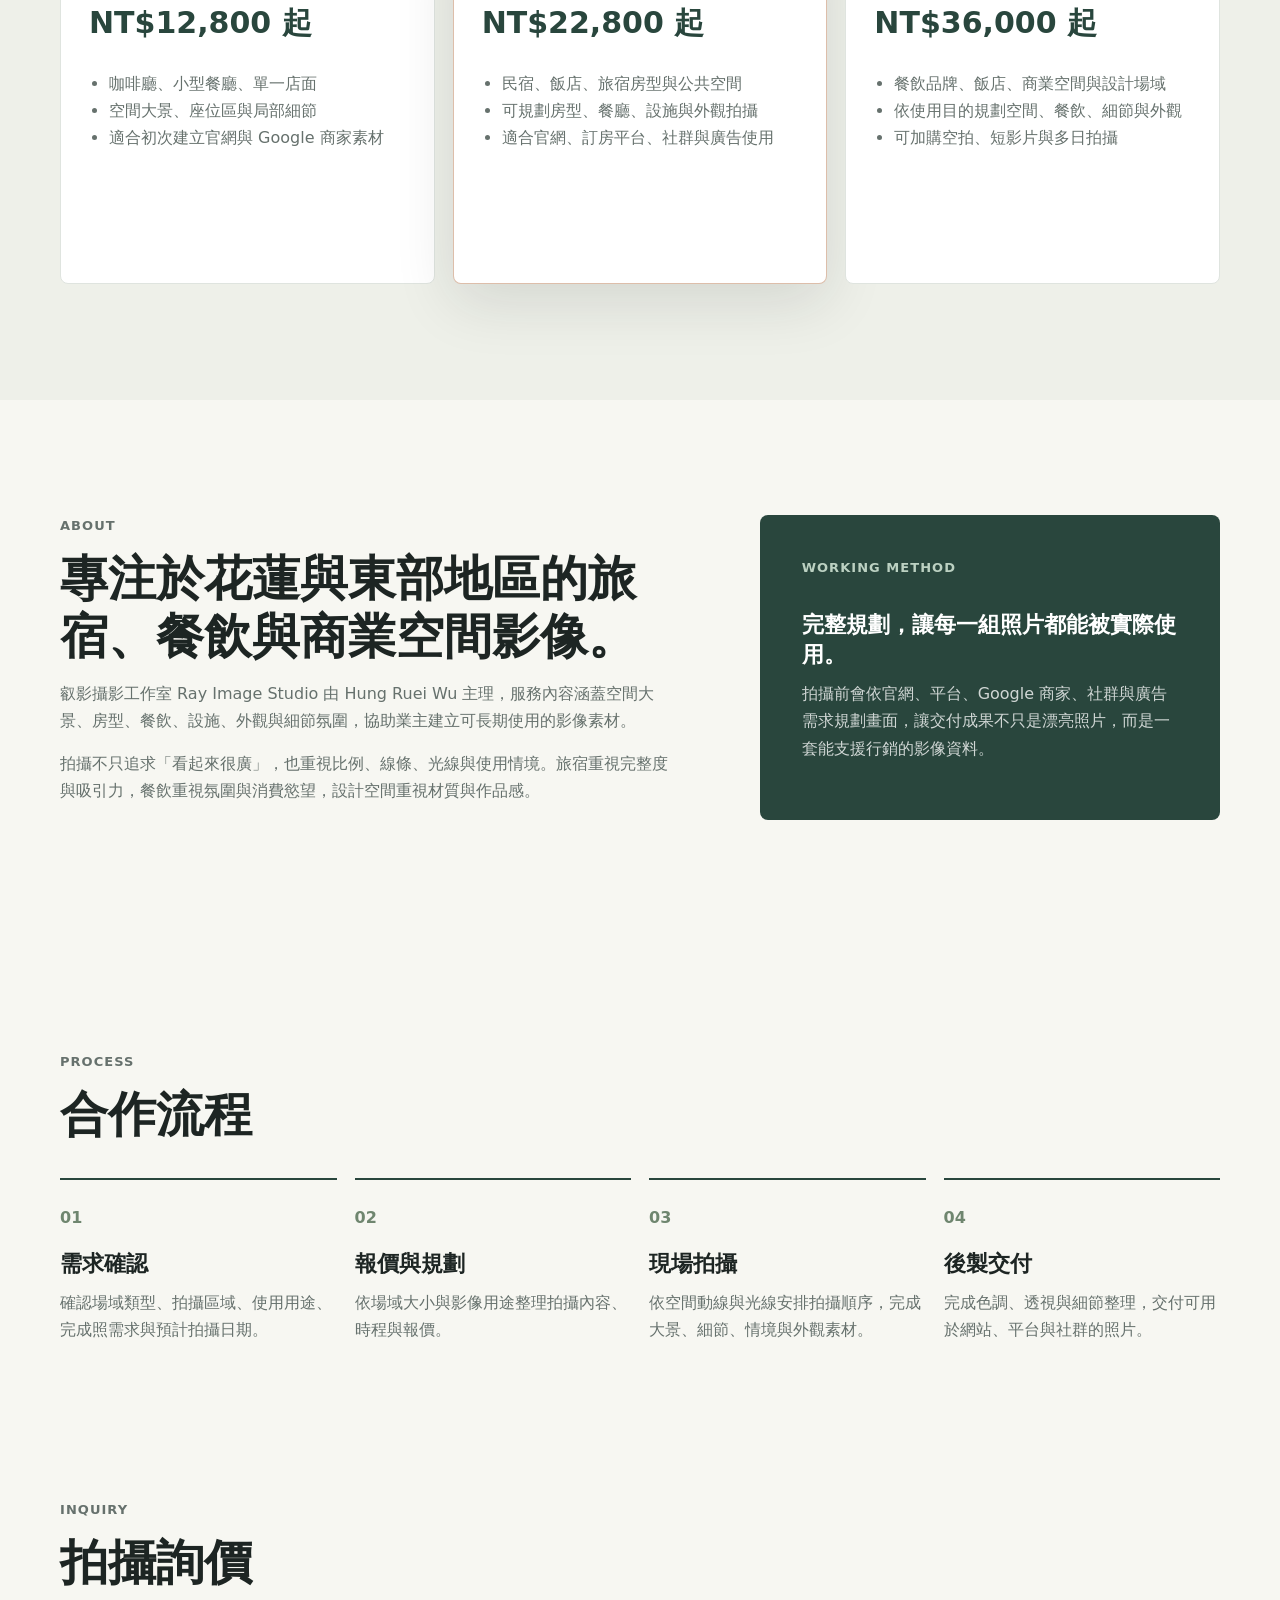
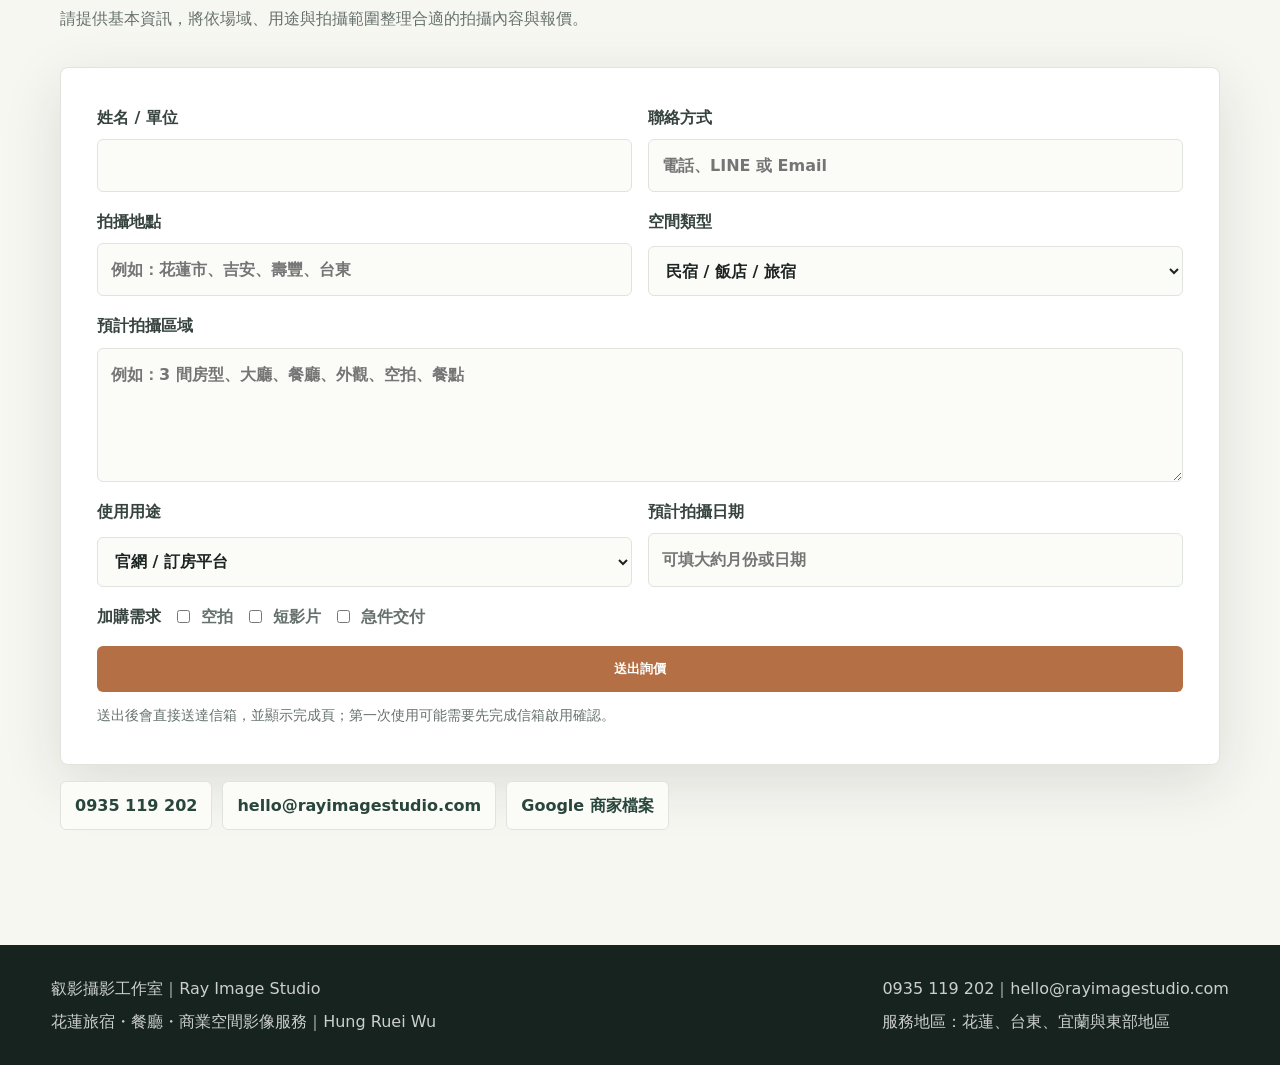
==== commit 2d6929b8: "Add inquiry form service" ====
--- a/index.html
+++ b/index.html
@@ -12,7 +12,7 @@
     <meta http-equiv="Cache-Control" content="no-store, no-cache, must-revalidate, max-age=0">
     <meta http-equiv="Pragma" content="no-cache">
     <meta http-equiv="Expires" content="0">
-    <link rel="stylesheet" href="styles.css?v=20260615-final">
+    <link rel="stylesheet" href="styles.css?v=20260617-form">
     <link rel="icon" href="assets/brand/ray-image-studio-mark.png" type="image/png">
     <script type="application/ld+json">
       {
@@ -244,22 +244,27 @@
           <p>請提供基本資訊，將依場域、用途與拍攝範圍整理合適的拍攝內容與報價。</p>
         </div>
 
-        <form class="inquiry-form" id="inquiry-form" action="mailto:hello@rayimagestudio.com" method="post" enctype="text/plain">
+        <form class="inquiry-form" id="inquiry-form" action="https://formsubmit.co/hello@rayimagestudio.com" method="post">
+          <input type="hidden" name="_subject" value="空間攝影拍攝詢價">
+          <input type="hidden" name="_template" value="table">
+          <input type="hidden" name="_captcha" value="false">
+          <input type="hidden" name="_next" value="https://rayimagestudio.com/thanks.html">
+          <input type="text" name="_honey" tabindex="-1" autocomplete="off" class="form-honey" aria-hidden="true">
           <label>
             姓名 / 單位
-            <input type="text" name="name" autocomplete="name" required>
+            <input type="text" name="姓名或單位" autocomplete="name" required>
           </label>
           <label>
             聯絡方式
-            <input type="text" name="contact" placeholder="電話、LINE 或 Email" autocomplete="email" required>
+            <input type="text" name="聯絡方式" placeholder="電話、LINE 或 Email" autocomplete="email" required>
           </label>
           <label>
             拍攝地點
-            <input type="text" name="location" placeholder="例如：花蓮市、吉安、壽豐、台東" required>
+            <input type="text" name="拍攝地點" placeholder="例如：花蓮市、吉安、壽豐、台東" required>
           </label>
           <label>
             空間類型
-            <select name="space-type">
+            <select name="空間類型">
               <option>民宿 / 飯店 / 旅宿</option>
               <option>餐廳 / 咖啡廳</option>
               <option>商業空間</option>
@@ -269,11 +274,11 @@
           </label>
           <label class="wide">
             預計拍攝區域
-            <textarea name="areas" rows="4" placeholder="例如：3 間房型、大廳、餐廳、外觀、空拍、餐點" required></textarea>
+            <textarea name="預計拍攝區域" rows="4" placeholder="例如：3 間房型、大廳、餐廳、外觀、空拍、餐點" required></textarea>
           </label>
           <label>
             使用用途
-            <select name="usage">
+            <select name="使用用途">
               <option>官網 / 訂房平台</option>
               <option>Google 商家 / 社群</option>
               <option>品牌官網 / 廣告</option>
@@ -283,16 +288,16 @@
           </label>
           <label>
             預計拍攝日期
-            <input type="text" name="date" placeholder="可填大約月份或日期">
+            <input type="text" name="預計拍攝日期" placeholder="可填大約月份或日期">
           </label>
           <label class="checks wide">
             加購需求
-            <span><input type="checkbox" name="aerial"> 空拍</span>
-            <span><input type="checkbox" name="video"> 短影片</span>
-            <span><input type="checkbox" name="rush"> 急件交付</span>
+            <span><input type="checkbox" name="加購需求[]" value="空拍"> 空拍</span>
+            <span><input type="checkbox" name="加購需求[]" value="短影片"> 短影片</span>
+            <span><input type="checkbox" name="加購需求[]" value="急件交付"> 急件交付</span>
           </label>
           <button class="button primary wide" type="submit">送出詢價</button>
-          <p class="form-note wide">送出後會開啟 Email 草稿，內容將自動整理拍攝需求；確認後寄出即可完成詢價。</p>
+          <p class="form-note wide">送出後會直接送達信箱，並顯示完成頁；第一次使用可能需要先完成信箱啟用確認。</p>
         </form>
         <div class="contact-strip" aria-label="聯絡資訊">
           <a href="tel:+886935119202">0935 119 202</a>
@@ -312,37 +317,5 @@
         <p>服務地區：花蓮、台東、宜蘭與東部地區</p>
       </div>
     </footer>
-    <script>
-      const inquiryForm = document.querySelector("#inquiry-form");
-      if (inquiryForm) {
-        inquiryForm.addEventListener("submit", (event) => {
-          event.preventDefault();
-          if (!inquiryForm.reportValidity()) return;
-
-          const data = new FormData(inquiryForm);
-          const addOns = ["aerial", "video", "rush"]
-            .filter((key) => data.get(key))
-            .map((key) => ({ aerial: "空拍", video: "短影片", rush: "急件交付" })[key]);
-
-          const body = [
-            "您好，我想詢問空間攝影服務：",
-            "",
-            `姓名 / 單位：${data.get("name") || ""}`,
-            `聯絡方式：${data.get("contact") || ""}`,
-            `拍攝地點：${data.get("location") || ""}`,
-            `空間類型：${data.get("space-type") || ""}`,
-            `預計拍攝區域：${data.get("areas") || ""}`,
-            `使用用途：${data.get("usage") || ""}`,
-            `預計拍攝日期：${data.get("date") || ""}`,
-            `加購需求：${addOns.length ? addOns.join("、") : "無"}`,
-            "",
-            "謝謝。"
-          ].join("\n");
-
-          const subject = encodeURIComponent("空間攝影拍攝詢價");
-          window.location.href = `mailto:hello@rayimagestudio.com?subject=${subject}&body=${encodeURIComponent(body)}`;
-        });
-      }
-    </script>
   </body>
 </html>
--- a/styles.css
+++ b/styles.css
@@ -441,11 +441,52 @@
   width: auto;
 }
 
+.form-honey {
+  position: absolute;
+  left: -9999px;
+  width: 1px;
+  height: 1px;
+  opacity: 0;
+  pointer-events: none;
+}
+
 .form-note {
   margin: -4px 0 0;
   color: var(--muted);
   font-size: 14px;
   font-weight: 500;
+}
+
+.thanks-main {
+  min-height: 100vh;
+  display: grid;
+  align-items: center;
+  padding: 132px clamp(22px, 6vw, 86px) 72px;
+}
+
+.thanks-panel {
+  max-width: 860px;
+}
+
+.thanks-panel h1 {
+  margin: 0 0 18px;
+  max-width: 720px;
+  font-size: clamp(42px, 7vw, 92px);
+  line-height: 0.98;
+  letter-spacing: 0;
+}
+
+.thanks-panel p {
+  max-width: 640px;
+  margin: 0 0 28px;
+  color: var(--muted);
+  font-size: clamp(17px, 2vw, 22px);
+}
+
+.thanks-actions {
+  display: flex;
+  flex-wrap: wrap;
+  gap: 12px;
 }
 
 .contact-strip {
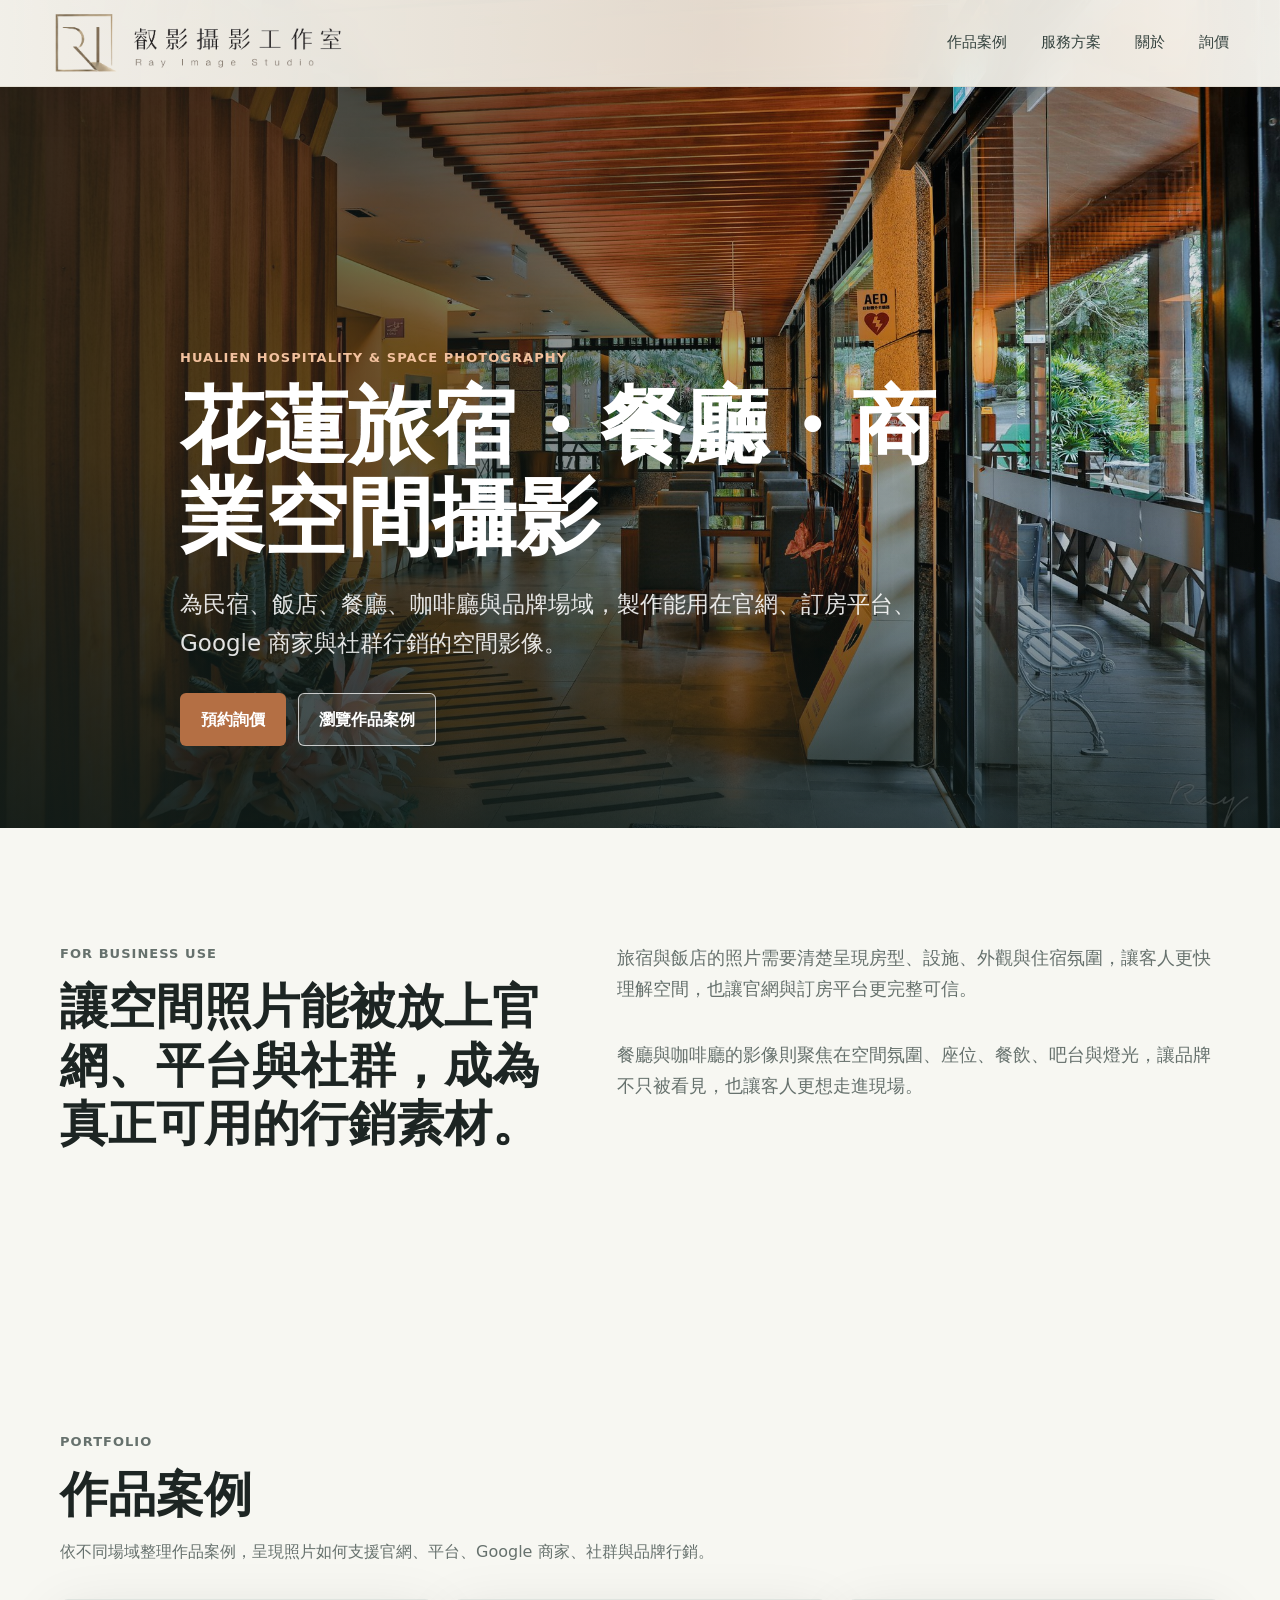
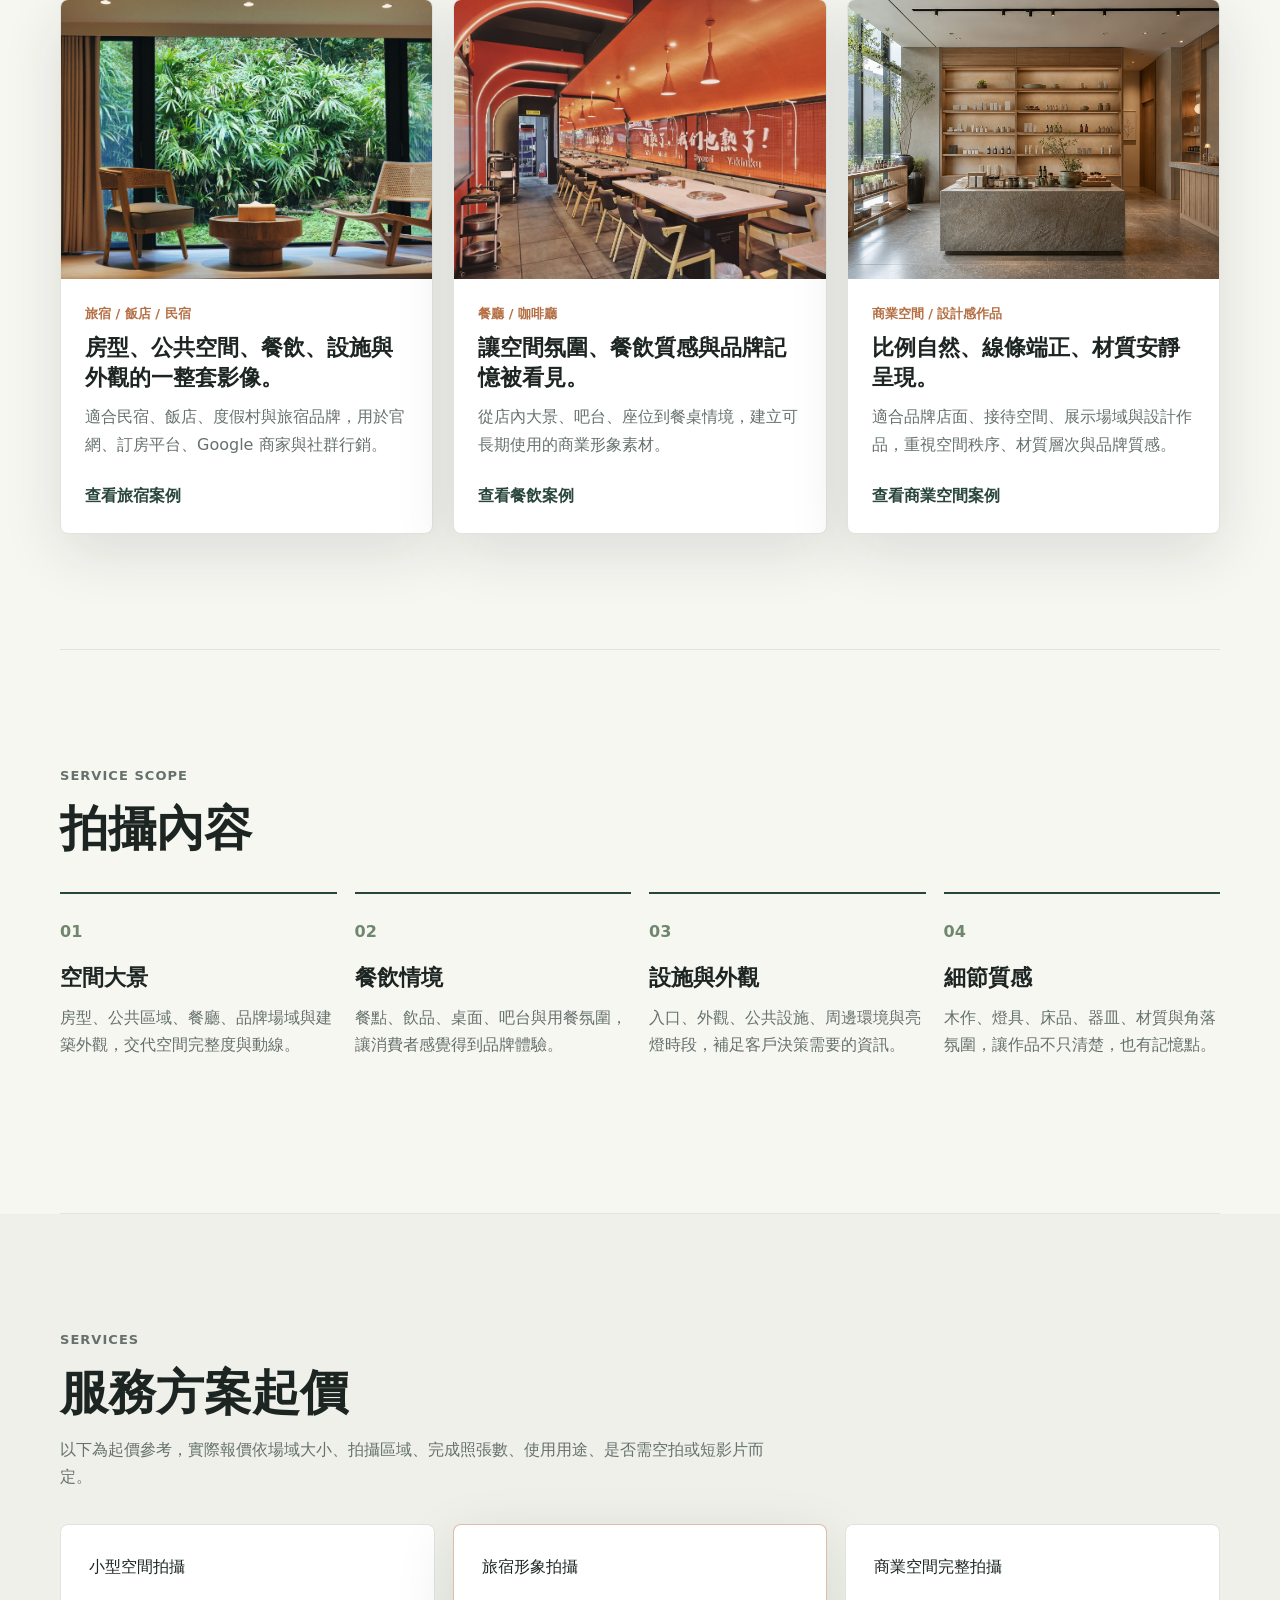
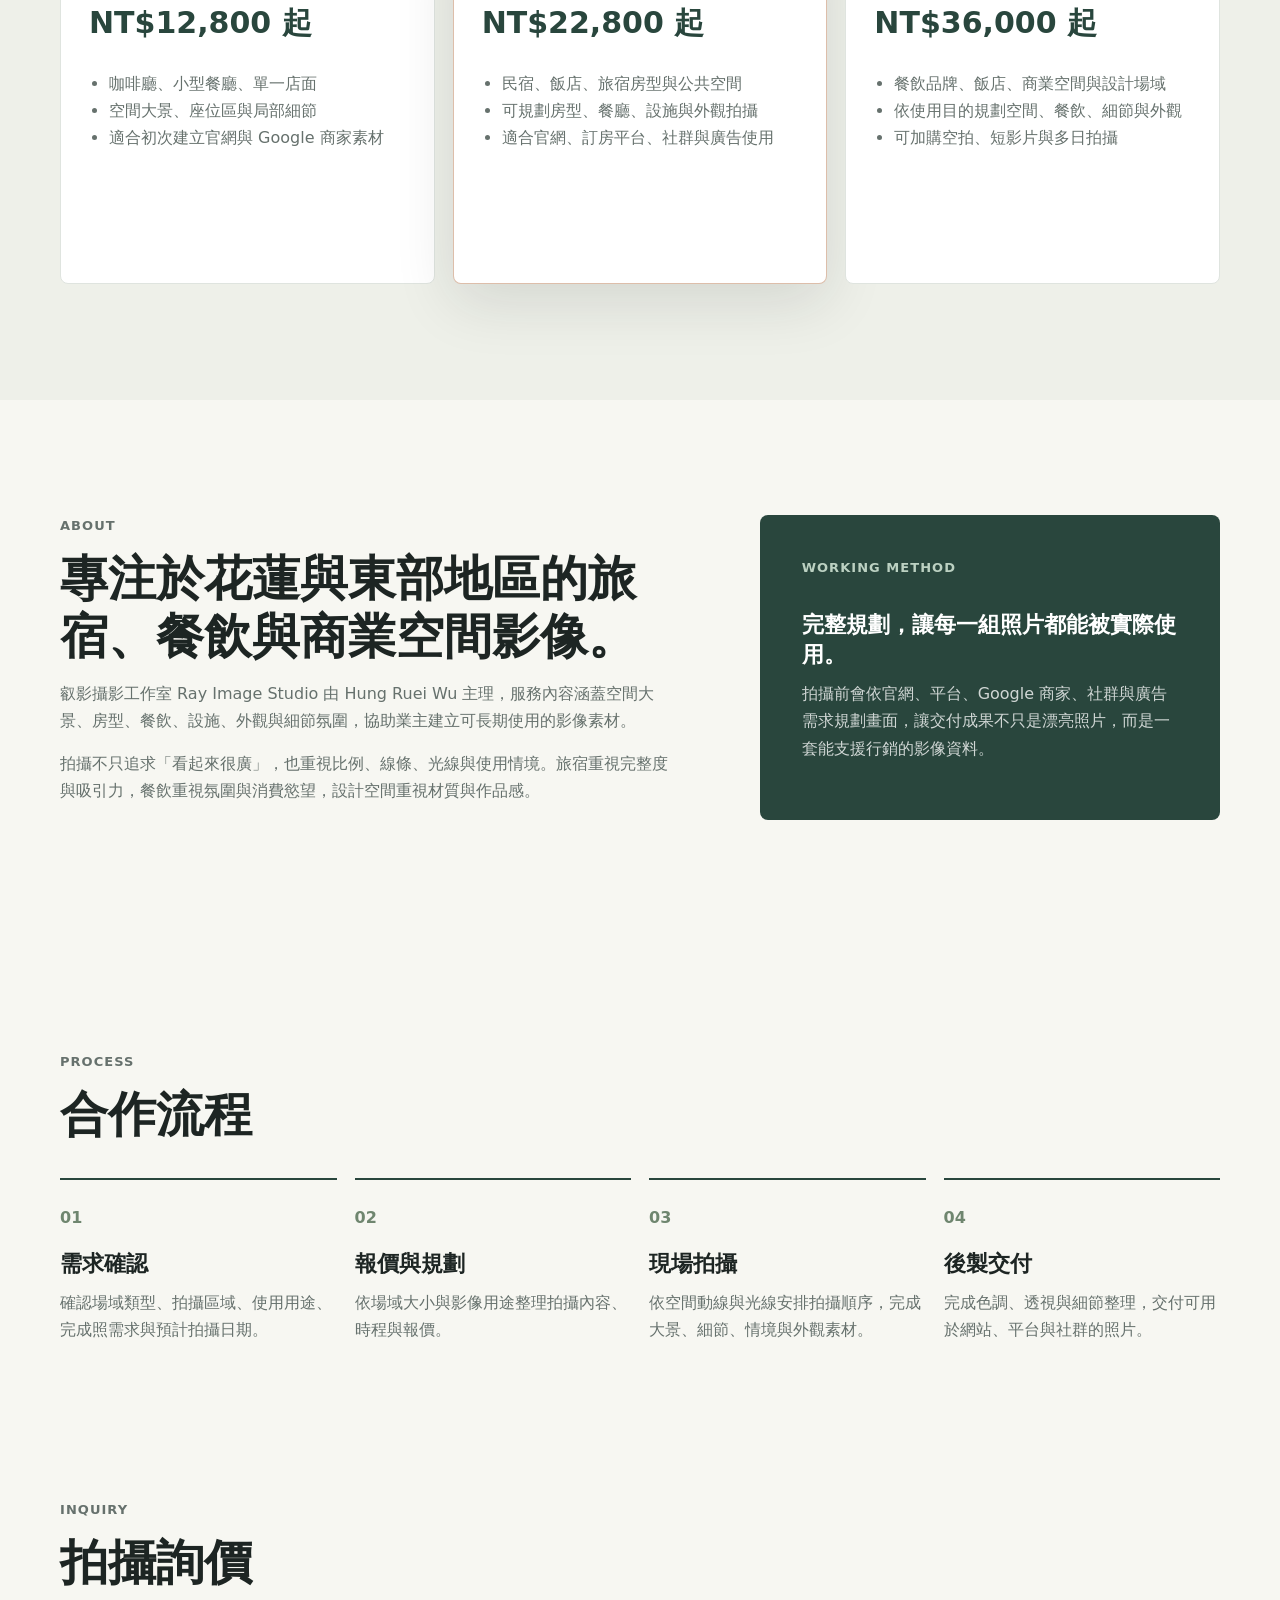
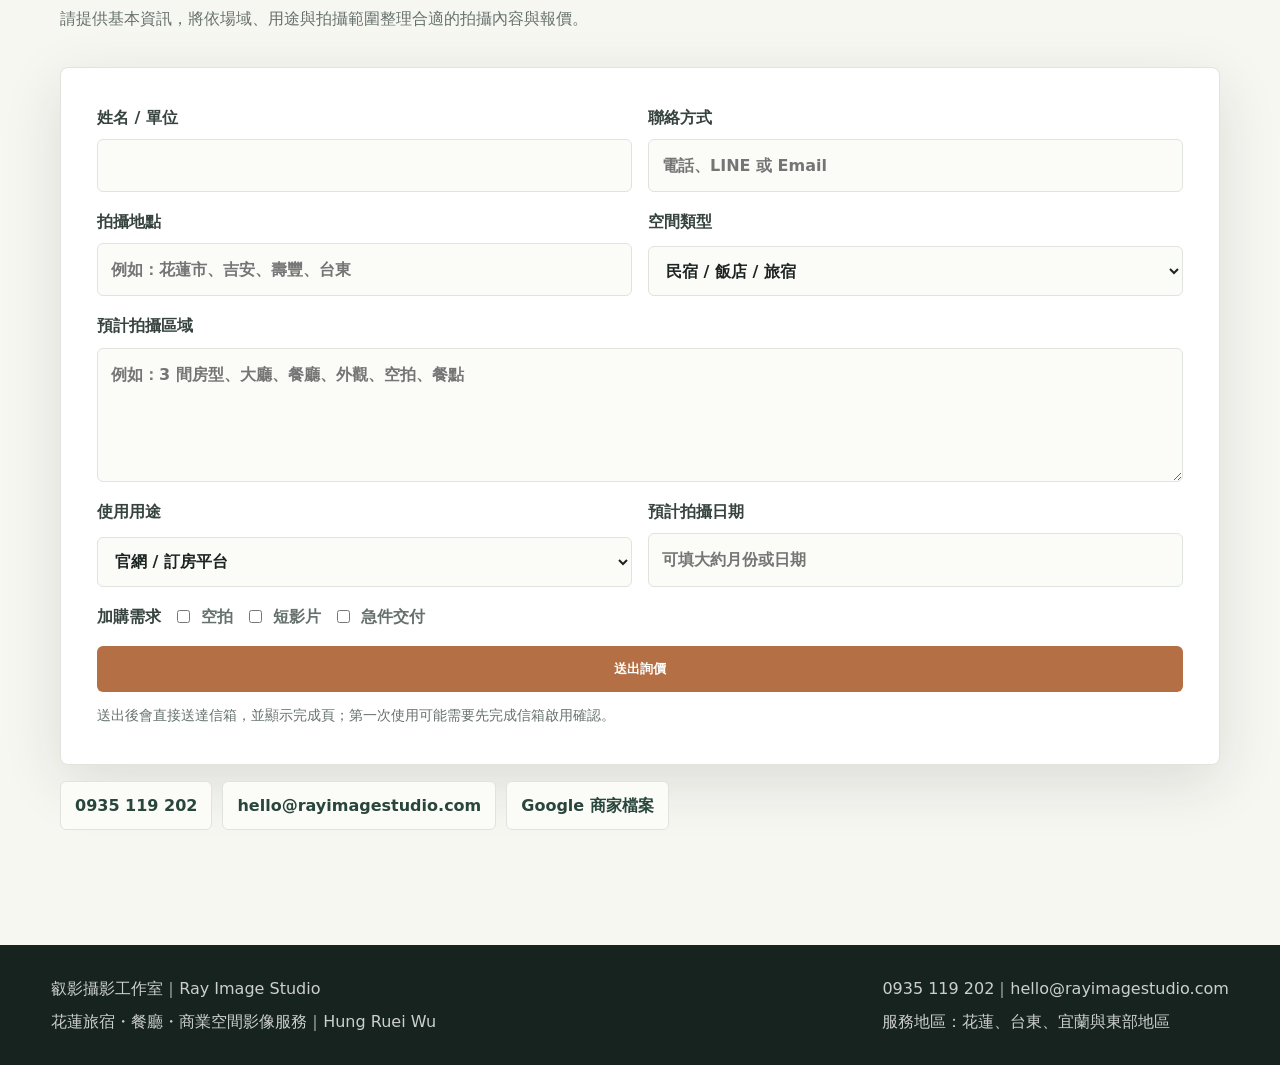
==== commit fcebfe5b: "Refine header brand presentation" ====
--- a/index.html
+++ b/index.html
@@ -12,7 +12,7 @@
     <meta http-equiv="Cache-Control" content="no-store, no-cache, must-revalidate, max-age=0">
     <meta http-equiv="Pragma" content="no-cache">
     <meta http-equiv="Expires" content="0">
-    <link rel="stylesheet" href="styles.css?v=20260617-form">
+    <link rel="stylesheet" href="styles.css?v=20260617-nav">
     <link rel="icon" href="assets/brand/ray-image-studio-mark.png" type="image/png">
     <script type="application/ld+json">
       {
@@ -40,7 +40,7 @@
   <body class="home-page">
     <header class="site-header">
       <a class="brand" href="#top" aria-label="回到首頁">
-        <img class="brand-logo" src="assets/brand/ray-image-studio-wordmark-header.png" alt="叡影攝影工作室 Ray Image Studio">
+        <img class="brand-logo" src="assets/brand/ray-image-studio-wordmark-nav.png" alt="叡影攝影工作室 Ray Image Studio">
       </a>
       <nav class="site-nav" aria-label="主要導覽">
         <a href="#portfolio">作品案例</a>
@@ -244,7 +244,7 @@
           <p>請提供基本資訊，將依場域、用途與拍攝範圍整理合適的拍攝內容與報價。</p>
         </div>
 
-        <form class="inquiry-form" id="inquiry-form" action="https://formsubmit.co/hello@rayimagestudio.com" method="post">
+        <form class="inquiry-form" id="inquiry-form" action="https://formsubmit.co/44c4e87f5b755c1493a081e12fdd3279" method="post">
           <input type="hidden" name="_subject" value="空間攝影拍攝詢價">
           <input type="hidden" name="_template" value="table">
           <input type="hidden" name="_captcha" value="false">
--- a/styles.css
+++ b/styles.css
@@ -60,16 +60,19 @@
   align-items: center;
   justify-content: space-between;
   gap: 24px;
-  padding: 16px clamp(18px, 4vw, 56px);
-  background: rgba(247, 245, 238, 0.96);
-  border-bottom: 1px solid rgba(215, 209, 196, 0.72);
-  backdrop-filter: blur(16px);
+  min-height: 86px;
+  padding: 12px clamp(18px, 4vw, 56px);
+  background:
+    linear-gradient(90deg, rgba(250, 248, 242, 0.98), rgba(244, 241, 233, 0.94) 56%, rgba(248, 246, 240, 0.98));
+  border-bottom: 1px solid rgba(188, 178, 156, 0.32);
+  box-shadow: 0 18px 46px rgba(21, 24, 21, 0.055);
+  backdrop-filter: blur(18px) saturate(115%);
 }
 
 .home-page .site-header {
-  background: rgba(247, 245, 238, 0.9);
-  border-bottom-color: rgba(215, 209, 196, 0.5);
-  box-shadow: 0 14px 42px rgba(17, 17, 17, 0.06);
+  background:
+    linear-gradient(90deg, rgba(250, 248, 242, 0.96), rgba(240, 236, 226, 0.9) 56%, rgba(248, 246, 240, 0.96));
+  border-bottom-color: rgba(188, 178, 156, 0.26);
 }
 
 .brand,
@@ -82,11 +85,14 @@
   gap: 10px;
   font-weight: 700;
   letter-spacing: 0;
+  line-height: 0;
 }
 
 .brand-logo {
-  width: clamp(220px, 24vw, 320px);
+  display: block;
+  width: clamp(248px, 23vw, 342px);
   height: auto;
+  filter: contrast(1.04) saturate(0.95);
 }
 
 .site-nav {
@@ -707,6 +713,8 @@
     position: sticky;
     flex-direction: column;
     align-items: flex-start;
+    min-height: 0;
+    padding-block: 12px 14px;
   }
 
   .site-nav {
@@ -753,7 +761,7 @@
 
 @media (max-width: 560px) {
   .brand-logo {
-    width: min(250px, 78vw);
+    width: min(286px, 82vw);
   }
 
   .site-nav {
